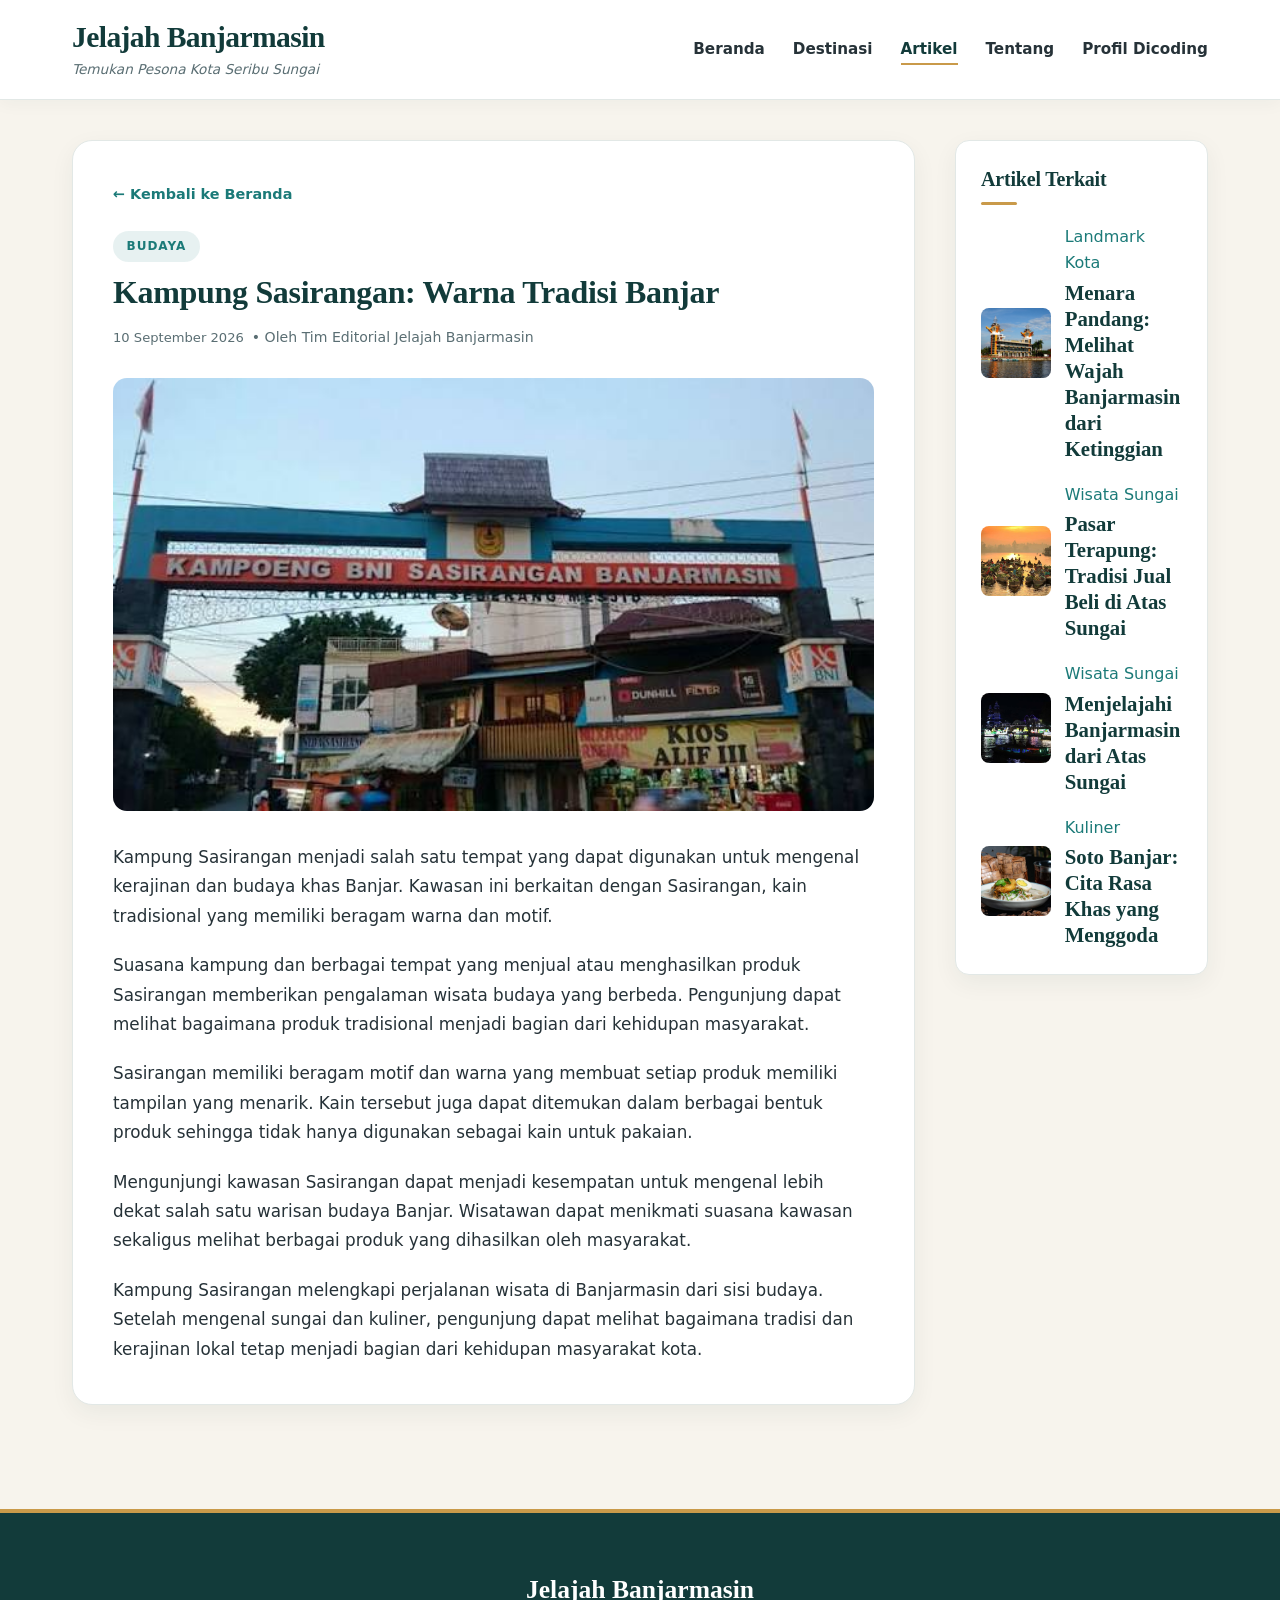
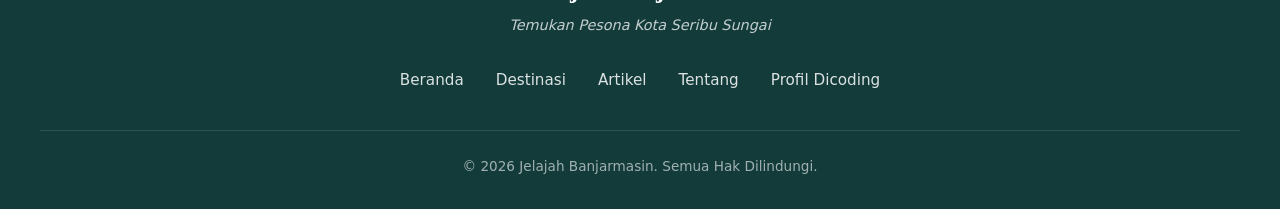
==== artikel/kampung-sasirangan.html @ 9c2d2f0c "Initial commit - Jelajah Banjarmasin" ====
<!DOCTYPE html>
<html lang="id">

<head>
    <meta charset="UTF-8">
    <meta name="viewport" content="width=device-width, initial-scale=1.0">
    <meta name="description" content="Kampung Sasirangan: Warna Tradisi Banjar - Artikel Jelajah Banjarmasin.">
    <title>Kampung Sasirangan: Warna Tradisi Banjar - Jelajah Banjarmasin</title>
    <link rel="stylesheet" href="../style.css">
</head>

<body class="article-page">

    <!-- HEADER & NAVIGATION -->
    <header class="site-header">
        <div class="header-container">
            <div class="brand">
                <a href="../index.html" class="brand-link">
                    <h1 class="site-title">Jelajah Banjarmasin</h1>
                </a>
                <p class="site-tagline">Temukan Pesona Kota Seribu Sungai</p>
            </div>
            <nav class="main-nav" aria-label="Navigasi Utama">
                <ul class="nav-list">
                    <li><a href="../index.html" class="nav-link">Beranda</a></li>
                    <li><a href="../index.html#destinasi" class="nav-link">Destinasi</a></li>
                    <li><a href="../index.html#artikel" class="nav-link active">Artikel</a></li>
                    <li><a href="../index.html#tentang" class="nav-link">Tentang</a></li>
                    <li><a href="https://www.dicoding.com/users/muhammadzakaria/academies" target="_blank"
                            rel="noopener noreferrer" class="nav-link dicoding-link">Profil Dicoding</a></li>
                </ul>
            </nav>
        </div>
    </header>

    <!-- MAIN CONTENT -->
    <main>
        <div class="content-wrapper article-layout">

            <!-- MAIN ARTICLE -->
            <article class="article-main">
                <a href="../index.html#artikel" class="back-link">&larr; Kembali ke Beranda</a>

                <header class="article-header">
                    <span class="category-badge text-badge">Budaya</span>
                    <h2 class="article-page-title">Kampung Sasirangan: Warna Tradisi Banjar</h2>
                    <div class="article-meta-info">
                        <time datetime="2026-09-10" class="meta-date">10 September 2026</time>
                        <span class="meta-author">• Oleh Tim Editorial Jelajah Banjarmasin</span>
                    </div>
                </header>

                <div class="article-hero-box">
                    <img src="../image/kampung_sasirangan.jpeg"
                        alt="Motif batik khas dan keunikan produk Kampung Sasirangan Banjarmasin"
                        class="article-hero-img">
                </div>

                <div class="article-body">
                    <p>Kampung Sasirangan menjadi salah satu tempat yang dapat digunakan untuk mengenal kerajinan dan
                        budaya khas Banjar. Kawasan ini berkaitan dengan Sasirangan, kain tradisional yang memiliki
                        beragam warna dan motif.</p>

                    <p>Suasana kampung dan berbagai tempat yang menjual atau menghasilkan produk Sasirangan memberikan
                        pengalaman wisata budaya yang berbeda. Pengunjung dapat melihat bagaimana produk tradisional
                        menjadi bagian dari kehidupan masyarakat.</p>

                    <p>Sasirangan memiliki beragam motif dan warna yang membuat setiap produk memiliki tampilan yang
                        menarik. Kain tersebut juga dapat ditemukan dalam berbagai bentuk produk sehingga tidak hanya
                        digunakan sebagai kain untuk pakaian.</p>

                    <p>Mengunjungi kawasan Sasirangan dapat menjadi kesempatan untuk mengenal lebih dekat salah satu
                        warisan budaya Banjar. Wisatawan dapat menikmati suasana kawasan sekaligus melihat berbagai
                        produk yang dihasilkan oleh masyarakat.</p>

                    <p>Kampung Sasirangan melengkapi perjalanan wisata di Banjarmasin dari sisi budaya. Setelah mengenal
                        sungai dan kuliner, pengunjung dapat melihat bagaimana tradisi dan kerajinan lokal tetap menjadi
                        bagian dari kehidupan masyarakat kota.</p>
                </div>
            </article>

            <!-- SIDEBAR RELATED ARTICLES -->
            <aside class="sidebar">
                <div class="sidebar-widget">
                    <h2 class="widget-title">Artikel Terkait</h2>
                    <div class="widget-divider"></div>
                    <ul class="related-articles-list">
                        <li>
                            <a href="menara-pandang.html" class="related-article-item">
                                <img src="../image/menara-pandang.jpeg" alt="Menara Pandang" class="related-thumb">
                                <div class="related-info">
                                    <span class="related-cat">Landmark Kota</span>
                                    <h3 class="related-title">Menara Pandang: Melihat Wajah Banjarmasin dari Ketinggian
                                    </h3>
                                </div>
                            </a>
                        </li>
                        <li>
                            <a href="pasar-terapung.html" class="related-article-item">
                                <img src="../image/pasar-terapung.jpg" alt="Pasar Terapung" class="related-thumb">
                                <div class="related-info">
                                    <span class="related-cat">Wisata Sungai</span>
                                    <h3 class="related-title">Pasar Terapung: Tradisi Jual Beli di Atas Sungai</h3>
                                </div>
                            </a>
                        </li>
                        <li>
                            <a href="susur-sungai.html" class="related-article-item">
                                <img src="../image/susur-sungai.jpeg" alt="Susur Sungai" class="related-thumb">
                                <div class="related-info">
                                    <span class="related-cat">Wisata Sungai</span>
                                    <h3 class="related-title">Menjelajahi Banjarmasin dari Atas Sungai</h3>
                                </div>
                            </a>
                        </li>
                        <li>
                            <a href="soto-banjar.html" class="related-article-item">
                                <img src="../image/kuliner-soto-banjar.jpg" alt="Soto Banjar" class="related-thumb">
                                <div class="related-info">
                                    <span class="related-cat">Kuliner</span>
                                    <h3 class="related-title">Soto Banjar: Cita Rasa Khas yang Menggoda</h3>
                                </div>
                            </a>
                        </li>
                    </ul>
                </div>
            </aside>

        </div>
    </main>

    <!-- FOOTER -->
    <footer class="site-footer">
        <div class="footer-container">
            <div class="footer-brand">
                <span class="footer-title">Jelajah Banjarmasin</span>
                <p class="footer-tagline">Temukan Pesona Kota Seribu Sungai</p>
            </div>

            <nav class="footer-nav" aria-label="Navigasi Footer">
                <ul class="footer-links">
                    <li><a href="../index.html">Beranda</a></li>
                    <li><a href="../index.html#destinasi">Destinasi</a></li>
                    <li><a href="../index.html#artikel">Artikel</a></li>
                    <li><a href="../index.html#tentang">Tentang</a></li>
                    <li><a href="https://www.dicoding.com/users/muhammadzakaria/academies" target="_blank"
                            rel="noopener noreferrer">Profil Dicoding</a></li>
                </ul>
            </nav>

            <div class="footer-bottom">
                <p>&copy; 2026 Jelajah Banjarmasin. Semua Hak Dilindungi.</p>
            </div>
        </div>
    </footer>

</body>

</html>
---- style.css ----
/* ==========================================================================
   JELAJAH BANJARMASIN - STYLE SHEET
   Modern Travel Editorial Design System (HTML5 + Pure CSS3)
   ========================================================================== */

/* --------------------------------------------------------------------------
   1. CSS VARIABLES & COLOR PALETTE
   -------------------------------------------------------------------------- */
:root {
    --deep-green: #123B3A;
    --teal: #1B7A78;
    --warm-gold: #C99A4A;
    --cream-bg: #F7F4ED;
    --white: #FFFFFF;
    --charcoal: #263238;
    --muted: #5A6E73;
    --border: #E2E8E6;

    /* Subtle Shadows & Radii */
    --radius-sm: 8px;
    --radius-md: 14px;
    --radius-lg: 20px;
    --shadow-subtle: 0 4px 16px rgba(18, 59, 58, 0.04);
    --shadow-card: 0 8px 24px rgba(18, 59, 58, 0.06);
    --shadow-hover: 0 16px 36px rgba(18, 59, 58, 0.12);

    /* Typography */
    --font-heading: Georgia, 'Times New Roman', serif;
    --font-body: system-ui, -apple-system, BlinkMacSystemFont, 'Segoe UI', Roboto, Oxygen, Ubuntu, Cantarell, 'Open Sans', 'Helvetica Neue', sans-serif;
    --transition: all 0.3s cubic-bezier(0.25, 0.8, 0.25, 1);
}

/* --------------------------------------------------------------------------
   2. GLOBAL RESETS & BASICS
   -------------------------------------------------------------------------- */
* {
    margin: 0;
    padding: 0;
    box-sizing: border-box;
}

html {
    scroll-behavior: smooth;
    font-size: 16px;
    overflow-x: hidden;
}

body {
    background-color: var(--cream-bg);
    color: var(--charcoal);
    font-family: var(--font-body);
    line-height: 1.65;
    -webkit-font-smoothing: antialiased;
    overflow-x: hidden;
}

a {
    color: var(--teal);
    text-decoration: none;
    transition: var(--transition);
}

a:hover {
    color: var(--warm-gold);
}

img {
    max-width: 100%;
    height: auto;
    display: block;
    object-fit: cover;
}

ul {
    list-style: none;
}

/* --------------------------------------------------------------------------
   3. TYPOGRAPHY & HEADINGS
   -------------------------------------------------------------------------- */
h1,
h2,
h3 {
    font-family: var(--font-heading);
    color: var(--deep-green);
    line-height: 1.25;
    font-weight: 700;
}

h1 {
    font-size: 1.85rem;
    letter-spacing: -0.02em;
}

h2 {
    font-size: 1.75rem;
    letter-spacing: -0.01em;
}

h3 {
    font-size: 1.3rem;
}

.section-header {
    text-align: center;
    margin-bottom: 2.5rem;
}

.section-subtitle {
    display: block;
    font-size: 0.85rem;
    text-transform: uppercase;
    letter-spacing: 0.15em;
    color: var(--warm-gold);
    font-weight: 700;
    margin-bottom: 0.4rem;
}

.section-title {
    position: relative;
    display: inline-block;
}

.title-divider {
    width: 50px;
    height: 3px;
    background: var(--warm-gold);
    margin: 0.8rem auto 0;
    border-radius: 2px;
}

/* Category Badges */
.category-badge {
    display: inline-block;
    font-size: 0.75rem;
    font-weight: 700;
    text-transform: uppercase;
    letter-spacing: 0.08em;
    padding: 0.35rem 0.85rem;
    border-radius: 20px;
    background-color: var(--deep-green);
    color: var(--white);
}

.category-badge.text-badge {
    background-color: rgba(27, 122, 120, 0.1);
    color: var(--teal);
}

/* Buttons */
.btn {
    display: inline-block;
    padding: 0.8rem 1.6rem;
    border-radius: 30px;
    font-size: 0.95rem;
    font-weight: 600;
    cursor: pointer;
    text-align: center;
    transition: var(--transition);
}

.btn-primary {
    background-color: var(--warm-gold);
    color: var(--white);
    box-shadow: 0 4px 14px rgba(201, 154, 74, 0.35);
}

.btn-primary:hover {
    background-color: var(--teal);
    color: var(--white);
    transform: translateY(-2px);
    box-shadow: 0 6px 18px rgba(27, 122, 120, 0.35);
}

.btn-outline {
    border: 2px solid var(--teal);
    color: var(--teal);
    background: transparent;
    padding: 0.65rem 1.2rem;
    font-size: 0.9rem;
}

.btn-outline:hover {
    background-color: var(--teal);
    color: var(--white);
}

/* --------------------------------------------------------------------------
   4. HEADER & NAVIGATION (FLEXBOX)
   -------------------------------------------------------------------------- */
.site-header {
    background-color: var(--white);
    border-bottom: 1px solid var(--border);
    position: sticky;
    top: 0;
    z-index: 1000;
    box-shadow: var(--shadow-subtle);
}

.header-container {
    max-width: 1200px;
    margin: 0 auto;
    padding: 1.2rem 2rem;
    display: flex;
    justify-content: space-between;
    align-items: center;
    flex-wrap: wrap;
    gap: 1rem;
}

.brand {
    display: flex;
    flex-direction: column;
}

.brand-link {
    text-decoration: none;
}

.site-title {
    color: var(--deep-green);
    margin: 0;
    transition: var(--transition);
}

.site-title:hover {
    color: var(--teal);
}

.site-tagline {
    font-size: 0.85rem;
    color: var(--muted);
    font-style: italic;
    margin-top: 0.1rem;
}

.main-nav {
    display: flex;
    align-items: center;
}

.nav-list {
    display: flex;
    gap: 1.75rem;
    align-items: center;
}

.nav-link {
    font-size: 0.95rem;
    font-weight: 600;
    color: var(--charcoal);
    padding: 0.4rem 0;
    position: relative;
}

.nav-link:after {
    content: '';
    position: absolute;
    bottom: 0;
    left: 0;
    width: 0;
    height: 2px;
    background-color: var(--warm-gold);
    transition: var(--transition);
}

.nav-link:hover:after,
.nav-link.active:after {
    width: 100%;
}

.nav-link.active {
    color: var(--deep-green);
    font-weight: 700;
}

/* --------------------------------------------------------------------------
   5. MAIN CONTENT LAYOUT
   -------------------------------------------------------------------------- */
main {
    max-width: 1200px;
    margin: 0 auto;
    padding: 2.5rem 2rem;
}

/* --------------------------------------------------------------------------
   6. HERO SECTION
   -------------------------------------------------------------------------- */
.hero-section {
    margin-bottom: 4rem;
}

.hero-card {
    position: relative;
    border-radius: var(--radius-lg);
    overflow: hidden;
    min-height: 480px;
    display: flex;
    align-items: flex-end;
    box-shadow: var(--shadow-card);
}

.hero-image-wrapper {
    position: absolute;
    top: 0;
    left: 0;
    width: 100%;
    height: 100%;
    z-index: 1;
}

.hero-img {
    width: 100%;
    height: 100%;
    object-fit: cover;
}

.hero-overlay {
    position: absolute;
    top: 0;
    left: 0;
    width: 100%;
    height: 100%;
    background: linear-gradient(180deg, rgba(18, 59, 58, 0.15) 0%, rgba(18, 59, 58, 0.85) 100%);
}

.hero-content {
    position: relative;
    z-index: 2;
    padding: 3.5rem;
    max-width: 780px;
    color: var(--white);
}

.hero-badge {
    background-color: var(--warm-gold);
    color: var(--white);
    margin-bottom: 1rem;
}

.hero-title {
    color: var(--white);
    font-size: 2.4rem;
    margin-bottom: 1rem;
    text-shadow: 0 2px 4px rgba(0, 0, 0, 0.3);
}

.hero-description {
    font-size: 1.1rem;
    line-height: 1.6;
    color: rgba(255, 255, 255, 0.92);
    margin-bottom: 1.75rem;
    max-width: 680px;
}

/* --------------------------------------------------------------------------
   7. DESTINASI UNGGULAN SECTION (FLEXBOX GRID)
   -------------------------------------------------------------------------- */
.destinations-section {
    margin-bottom: 4.5rem;
}

.destinations-grid {
    display: flex;
    flex-wrap: wrap;
    gap: 1.75rem;
}

.destination-card {
    flex: 1 1 calc(25% - 1.35rem);
    background-color: var(--white);
    border-radius: var(--radius-md);
    overflow: hidden;
    box-shadow: var(--shadow-card);
    border: 1px solid var(--border);
    display: flex;
    flex-direction: column;
    transition: var(--transition);
}

.destination-card:hover {
    transform: translateY(-6px);
    box-shadow: var(--shadow-hover);
}

.card-image-box {
    position: relative;
    height: 200px;
    overflow: hidden;
}

.card-img {
    width: 100%;
    height: 100%;
    object-fit: cover;
    transition: transform 0.5s ease;
}

.destination-card:hover .card-img {
    transform: scale(1.06);
}

.card-badge {
    position: absolute;
    top: 1rem;
    left: 1rem;
    z-index: 2;
    box-shadow: 0 2px 8px rgba(0, 0, 0, 0.2);
}

.card-body {
    padding: 1.4rem;
    display: flex;
    flex-direction: column;
    flex-grow: 1;
}

.card-title {
    font-size: 1.2rem;
    margin-bottom: 0.6rem;
    color: var(--deep-green);
}

.card-excerpt {
    font-size: 0.92rem;
    color: var(--muted);
    margin-bottom: 1.2rem;
    flex-grow: 1;
    line-height: 1.55;
}

.card-link {
    font-size: 0.9rem;
    font-weight: 700;
    color: var(--teal);
    margin-top: auto;
}

.card-link:hover {
    color: var(--warm-gold);
    padding-left: 4px;
}

/* --------------------------------------------------------------------------
   8. CONTENT WRAPPER: ARTICLES & SIDEBAR (FLEXBOX LAYOUT)
   -------------------------------------------------------------------------- */
.content-wrapper {
    display: flex;
    gap: 2.5rem;
    align-items: flex-start;
    margin-bottom: 4rem;
}

.articles-section {
    flex: 3;
    min-width: 0;
}

.articles-section .section-header {
    text-align: left;
}

.articles-section .title-divider {
    margin: 0.8rem 0 0 0;
}

.articles-list {
    display: flex;
    flex-direction: column;
    gap: 2rem;
}

.article-card {
    background-color: var(--white);
    border-radius: var(--radius-md);
    overflow: hidden;
    box-shadow: var(--shadow-card);
    border: 1px solid var(--border);
    display: flex;
    align-items: center;
    transition: var(--transition);
}

.article-card:hover {
    transform: translateY(-4px);
    box-shadow: var(--shadow-hover);
}

.article-image-box {
    flex: 0 0 38%;
    padding: 1.25rem;
    display: flex;
    align-items: center;
    justify-content: center;
}

.article-img {
    width: 100%;
    aspect-ratio: 16 / 10;
    object-fit: cover;
    object-position: center;
    border: 1px solid var(--border);
    border-radius: 8px;
    display: block;
    transition: transform 0.4s ease;
}

.article-card:hover .article-img {
    transform: scale(1.03);
}

.article-content {
    padding: 1.5rem 1.5rem 1.5rem 0.25rem;
    flex: 1;
    display: flex;
    flex-direction: column;
}

.article-meta {
    display: flex;
    align-items: center;
    gap: 1rem;
    margin-bottom: 0.75rem;
}

.meta-date {
    font-size: 0.82rem;
    color: var(--muted);
}

.article-title {
    font-size: 1.35rem;
    margin-bottom: 0.8rem;
    color: var(--deep-green);
}

.article-summary {
    font-size: 0.95rem;
    color: var(--charcoal);
    margin-bottom: 1.4rem;
    line-height: 1.6;
    flex-grow: 1;
}

.btn-read-more {
    font-size: 0.92rem;
    font-weight: 700;
    color: var(--teal);
    align-self: flex-start;
}

.btn-read-more:hover {
    color: var(--warm-gold);
    transform: translateX(4px);
}

/* Details & Summary Expandable Content */
details.article-details,
details.aside-details {
    margin-top: 0.5rem;
    width: 100%;
}

details>summary {
    list-style: none;
    cursor: pointer;
    user-select: none;
    display: inline-block;
    transition: var(--transition);
}

details>summary::-webkit-details-marker,
details>summary::marker {
    display: none;
}

details .read-less-text {
    display: none;
}

details[open] .read-more-text {
    display: none;
}

details[open] .read-less-text {
    display: inline;
}

details[open]>summary {
    margin-bottom: 0.5rem;
    color: var(--warm-gold);
}

.article-full-content {
    margin-top: 0.8rem;
    padding-top: 1rem;
    border-top: 1px dashed var(--border);
    display: flex;
    flex-direction: column;
    gap: 0.85rem;
    animation: fadeInContent 0.35s ease-in-out;
}

.article-full-content p {
    font-size: 0.95rem;
    color: var(--charcoal);
    line-height: 1.65;
}

.aside-full-content {
    margin-top: 0.8rem;
    padding-top: 0.85rem;
    border-top: 1px dashed var(--border);
    display: flex;
    flex-direction: column;
    gap: 0.75rem;
    animation: fadeInContent 0.35s ease-in-out;
}

.aside-full-content p {
    font-size: 0.88rem;
    color: var(--muted);
    line-height: 1.55;
}

@keyframes fadeInContent {
    from {
        opacity: 0;
        transform: translateY(-4px);
    }

    to {
        opacity: 1;
        transform: translateY(0);
    }
}

/* --------------------------------------------------------------------------
   9. SIDEBAR / ASIDE (FLEXBOX CONTAINER)
   -------------------------------------------------------------------------- */
.sidebar {
    flex: 1;
    min-width: 0;
    display: flex;
    flex-direction: column;
    gap: 2rem;
}

.sidebar-widget {
    background-color: var(--white);
    border-radius: var(--radius-md);
    padding: 1.6rem;
    box-shadow: var(--shadow-card);
    border: 1px solid var(--border);
}

.widget-title {
    font-size: 1.25rem;
    color: var(--deep-green);
}

.widget-divider {
    width: 36px;
    height: 3px;
    background: var(--warm-gold);
    margin: 0.6rem 0 1.2rem 0;
    border-radius: 2px;
}

.aside-card {
    display: flex;
    flex-direction: column;
}

.aside-image-box {
    position: relative;
    height: 180px;
    border-radius: var(--radius-sm);
    overflow: hidden;
    margin-bottom: 1.1rem;
}

.aside-img {
    width: 100%;
    height: 100%;
    object-fit: cover;
    transition: transform 0.4s ease;
}

.aside-card:hover .aside-img {
    transform: scale(1.05);
}

.aside-badge {
    position: absolute;
    top: 0.8rem;
    left: 0.8rem;
}

.aside-card-title {
    font-size: 1.2rem;
    margin-bottom: 0.6rem;
    color: var(--deep-green);
}

.aside-description {
    font-size: 0.9rem;
    color: var(--muted);
    line-height: 1.55;
    margin-bottom: 1.2rem;
}

.tips-list {
    display: flex;
    flex-direction: column;
    gap: 0.85rem;
}

.tips-list li {
    font-size: 0.88rem;
    color: var(--charcoal);
    padding-left: 1.2rem;
    position: relative;
    line-height: 1.5;
}

.tips-list li:before {
    content: '•';
    color: var(--warm-gold);
    font-size: 1.4rem;
    position: absolute;
    left: 0;
    top: -0.2rem;
}

/* --------------------------------------------------------------------------
   10. ABOUT SECTION
   -------------------------------------------------------------------------- */
.about-section {
    background-color: var(--white);
    border-radius: var(--radius-lg);
    padding: 3rem 2.5rem;
    box-shadow: var(--shadow-card);
    border: 1px solid var(--border);
    margin-bottom: 3rem;
}

.about-container {
    max-width: 800px;
    margin: 0 auto;
    text-align: center;
}

.about-description {
    font-size: 1.05rem;
    line-height: 1.7;
    color: var(--charcoal);
}

/* --------------------------------------------------------------------------
   11. FOOTER (FLEXBOX)
   -------------------------------------------------------------------------- */
.site-footer {
    background-color: var(--deep-green);
    color: var(--white);
    padding: 3.5rem 2rem 2rem;
    border-top: 4px solid var(--warm-gold);
}

.footer-container {
    max-width: 1200px;
    margin: 0 auto;
    display: flex;
    flex-direction: column;
    align-items: center;
    text-align: center;
    gap: 1.8rem;
}

.footer-title {
    font-family: var(--font-heading);
    font-size: 1.6rem;
    font-weight: 700;
    color: var(--white);
}

.footer-tagline {
    font-size: 0.9rem;
    color: rgba(255, 255, 255, 0.75);
    font-style: italic;
    margin-top: 0.2rem;
}

.footer-links {
    display: flex;
    gap: 2rem;
    flex-wrap: wrap;
    justify-content: center;
}

.footer-links a {
    color: rgba(255, 255, 255, 0.85);
    font-size: 0.95rem;
}

.footer-links a:hover {
    color: var(--warm-gold);
}

.footer-bottom {
    border-top: 1px solid rgba(255, 255, 255, 0.12);
    width: 100%;
    padding-top: 1.5rem;
    margin-top: 0.5rem;
    font-size: 0.85rem;
    color: rgba(255, 255, 255, 0.6);
}

/* --------------------------------------------------------------------------
   DEDICATED ARTICLE PAGE STYLES (.article-page)
   -------------------------------------------------------------------------- */
.article-page {
    background-color: var(--cream-bg);
}

.article-main {
    flex: 3;
    min-width: 0;
    background-color: var(--white);
    border-radius: var(--radius-lg);
    padding: 2.5rem;
    box-shadow: var(--shadow-card);
    border: 1px solid var(--border);
}

.back-link {
    display: inline-block;
    font-size: 0.9rem;
    font-weight: 700;
    color: var(--teal);
    margin-bottom: 1.5rem;
}

.back-link:hover {
    color: var(--warm-gold);
    transform: translateX(-4px);
}

.article-header {
    margin-bottom: 1.8rem;
}

.article-page-title {
    font-size: 2rem;
    color: var(--deep-green);
    margin: 0.6rem 0 0.8rem 0;
    line-height: 1.3;
}

.article-meta-info {
    display: flex;
    align-items: center;
    gap: 0.5rem;
    font-size: 0.88rem;
    color: var(--muted);
}

.article-hero-box {
    width: 100%;
    margin-bottom: 2rem;
    border-radius: var(--radius-md);
    overflow: hidden;
    max-height: 440px;
}

.article-hero-img {
    width: 100%;
    height: 100%;
    max-height: 440px;
    object-fit: cover;
    object-position: center;
    display: block;
}

.article-body {
    display: flex;
    flex-direction: column;
    gap: 1.25rem;
    color: var(--charcoal);
    font-size: 1.05rem;
    line-height: 1.75;
}

.article-body p {
    margin-bottom: 0;
}

/* Related Articles Sidebar Widget */
.related-articles-list {
    display: flex;
    flex-direction: column;
    gap: 1.25rem;
}

.related-article-item {
    display: flex;
    gap: 0.85rem;
    align-items: center;
    text-decoration: none;
    transition: var(--transition);
}

.related-article-item:hover {
    transform: translateX(4px);
}

.related-thumb {
    width: 70px;
    height: 70px;
    border-radius: var(--radius-sm);
    object-fit: cover;
    flex-shrink: 0;
}

.related-info {
    display: flex;
    flex-direction: column;
    gap: 0.2rem;
}

/* --------------------------------------------------------------------------
   12. MEDIA QUERIES (RESPONSIVE DESIGN - FLEXBOX & MOBILE OPTIMIZATION)
   -------------------------------------------------------------------------- */

/* Tablets & Small Laptops (max-width: 1024px) */
@media screen and (max-width: 1024px) {
    .header-container {
        flex-direction: column;
        align-items: center;
        text-align: center;
        gap: 1rem;
        padding: 1rem 1.5rem;
    }
    
    .destinations-grid {
        gap: 1.5rem;
    }
    
    .destination-card {
        flex: 1 1 calc(50% - 0.75rem);
    }
    
    .content-wrapper {
        flex-direction: column;
        gap: 2.5rem;
        width: 100%;
    }
    
    .articles-section,
    .sidebar,
    .article-main {
        width: 100%;
        flex: none;
    }
    
    .article-card {
        flex-direction: column;
        width: 100%;
        align-items: stretch;
    }
    
    .article-image-box {
        width: 100%;
        flex: none;
        padding: 1.25rem 1.25rem 0;
    }

    .article-img {
        width: 100%;
        aspect-ratio: 16 / 9;
        object-fit: cover;
        display: block;
        border: 1px solid var(--border);
        border-radius: 8px;
    }

    .article-content {
        padding: 1.25rem 1.4rem 1.4rem;
    }

    .article-hero-box {
        max-height: 360px;
    }
}

/* Medium Tablets & Mobile Landscape (max-width: 768px) */
@media screen and (max-width: 768px) {
    main {
        padding: 2rem 1.25rem;
    }

    .header-container {
        padding: 1rem 1.25rem;
        gap: 0.85rem;
    }

    .site-title {
        font-size: 1.65rem;
    }

    .site-tagline {
        font-size: 0.82rem;
    }

    .nav-list {
        flex-wrap: wrap;
        justify-content: center;
        gap: 0.6rem 1.2rem;
    }

    .nav-link {
        font-size: 0.9rem;
        padding: 0.35rem 0.4rem;
    }

    .hero-card {
        min-height: 400px;
    }

    .hero-content {
        padding: 2rem 1.5rem;
    }

    .hero-title {
        font-size: 1.8rem;
    }

    .hero-description {
        font-size: 0.98rem;
    }

    .destinations-grid {
        flex-direction: column;
        gap: 1.5rem;
    }

    .destination-card {
        flex: 1 1 100%;
        width: 100%;
    }

    .card-image-box {
        height: 190px;
    }

    .article-main {
        padding: 1.75rem 1.25rem;
    }

    .article-page-title {
        font-size: 1.65rem;
    }

    .article-hero-box {
        max-height: 300px;
        height: 240px;
    }

    .article-body {
        font-size: 1rem;
        line-height: 1.7;
    }

    .sidebar {
        gap: 1.75rem;
    }

    .sidebar-widget {
        padding: 1.4rem;
    }

    .about-section {
        padding: 2.25rem 1.5rem;
    }

    .footer-links {
        gap: 1rem 1.5rem;
    }
}

/* Mobile Devices (375px, 390px, 430px & max-width: 480px) */
@media screen and (max-width: 480px) {
    main {
        padding: 1.25rem 0.85rem;
    }
    
    .header-container {
        padding: 0.85rem 0.75rem;
        gap: 0.75rem;
    }

    .site-title {
        font-size: 1.45rem;
    }

    .site-tagline {
        font-size: 0.78rem;
    }
    
    .main-nav {
        width: 100%;
    }

    .nav-list {
        flex-wrap: wrap;
        justify-content: center;
        gap: 0.4rem 0.75rem;
        width: 100%;
    }

    .nav-link {
        font-size: 0.85rem;
        padding: 0.3rem 0.25rem;
    }
    
    .hero-section {
        margin-bottom: 2.5rem;
    }

    .hero-card {
        min-height: 350px;
        border-radius: var(--radius-md);
    }
    
    .hero-content {
        padding: 1.5rem 1rem;
    }
    
    .hero-badge {
        font-size: 0.7rem;
        padding: 0.3rem 0.7rem;
        margin-bottom: 0.75rem;
    }

    .hero-title {
        font-size: 1.45rem;
        line-height: 1.3;
        margin-bottom: 0.75rem;
    }

    .hero-description {
        font-size: 0.88rem;
        line-height: 1.5;
        margin-bottom: 1.2rem;
    }

    .btn-primary {
        width: 100%;
        display: block;
        padding: 0.75rem 1.2rem;
        font-size: 0.88rem;
        text-align: center;
    }

    .btn-outline {
        width: 100%;
        display: block;
        text-align: center;
        padding: 0.7rem 1rem;
    }
    
    .destinations-section {
        margin-bottom: 3rem;
    }

    .card-image-box {
        height: 180px;
    }

    .card-body {
        padding: 1.1rem;
    }

    .card-title {
        font-size: 1.1rem;
    }

    .card-excerpt {
        font-size: 0.88rem;
        margin-bottom: 1rem;
    }

    .article-image-box {
        width: 100%;
        padding: 0.9rem 0.9rem 0;
    }

    .article-img {
        width: 100%;
        aspect-ratio: 16 / 9;
        object-fit: cover;
        display: block;
        border: 1px solid var(--border);
        border-radius: 8px;
    }

    .article-content {
        padding: 1rem 1rem 1.1rem;
    }

    .article-meta {
        gap: 0.5rem;
        font-size: 0.8rem;
    }

    .article-title {
        font-size: 1.15rem;
        line-height: 1.35;
    }

    .article-summary {
        font-size: 0.88rem;
        line-height: 1.55;
        margin-bottom: 1rem;
    }

    .article-main {
        padding: 1.25rem 0.9rem;
        border-radius: var(--radius-md);
    }

    .back-link {
        margin-bottom: 1rem;
        font-size: 0.85rem;
    }

    .article-header {
        margin-bottom: 1.25rem;
    }

    .article-page-title {
        font-size: 1.35rem;
        line-height: 1.3;
        margin: 0.4rem 0 0.6rem 0;
    }

    .article-meta-info {
        flex-wrap: wrap;
        gap: 0.35rem;
        font-size: 0.8rem;
    }

    .article-hero-box {
        height: 190px;
        max-height: 190px;
        margin-bottom: 1.25rem;
        border-radius: var(--radius-sm);
    }

    .article-body {
        font-size: 0.95rem;
        line-height: 1.65;
        gap: 1rem;
    }

    .aside-image-box {
        height: 170px;
    }

    .aside-card-title {
        font-size: 1.1rem;
    }

    .aside-description {
        font-size: 0.85rem;
    }

    .sidebar-widget {
        padding: 1.1rem;
        border-radius: var(--radius-md);
    }

    .widget-title {
        font-size: 1.1rem;
    }

    .related-article-item {
        gap: 0.65rem;
    }

    .related-thumb {
        width: 60px;
        height: 60px;
    }

    .related-title {
        font-size: 0.88rem;
        line-height: 1.3;
    }

    .about-section {
        padding: 1.75rem 1.1rem;
        margin-bottom: 2rem;
        border-radius: var(--radius-md);
    }

    .about-description {
        font-size: 0.9rem;
        line-height: 1.6;
    }

    .site-footer {
        padding: 2.25rem 1rem 1.25rem;
    }

    .footer-container {
        gap: 1.4rem;
    }

    .footer-title {
        font-size: 1.35rem;
    }

    .footer-tagline {
        font-size: 0.8rem;
    }

    .footer-links {
        flex-direction: column;
        gap: 0.75rem;
        align-items: center;
    }

    .footer-links a {
        font-size: 0.88rem;
        padding: 0.3rem 0;
    }

    .footer-bottom {
        font-size: 0.78rem;
        padding-top: 1rem;
    }
}
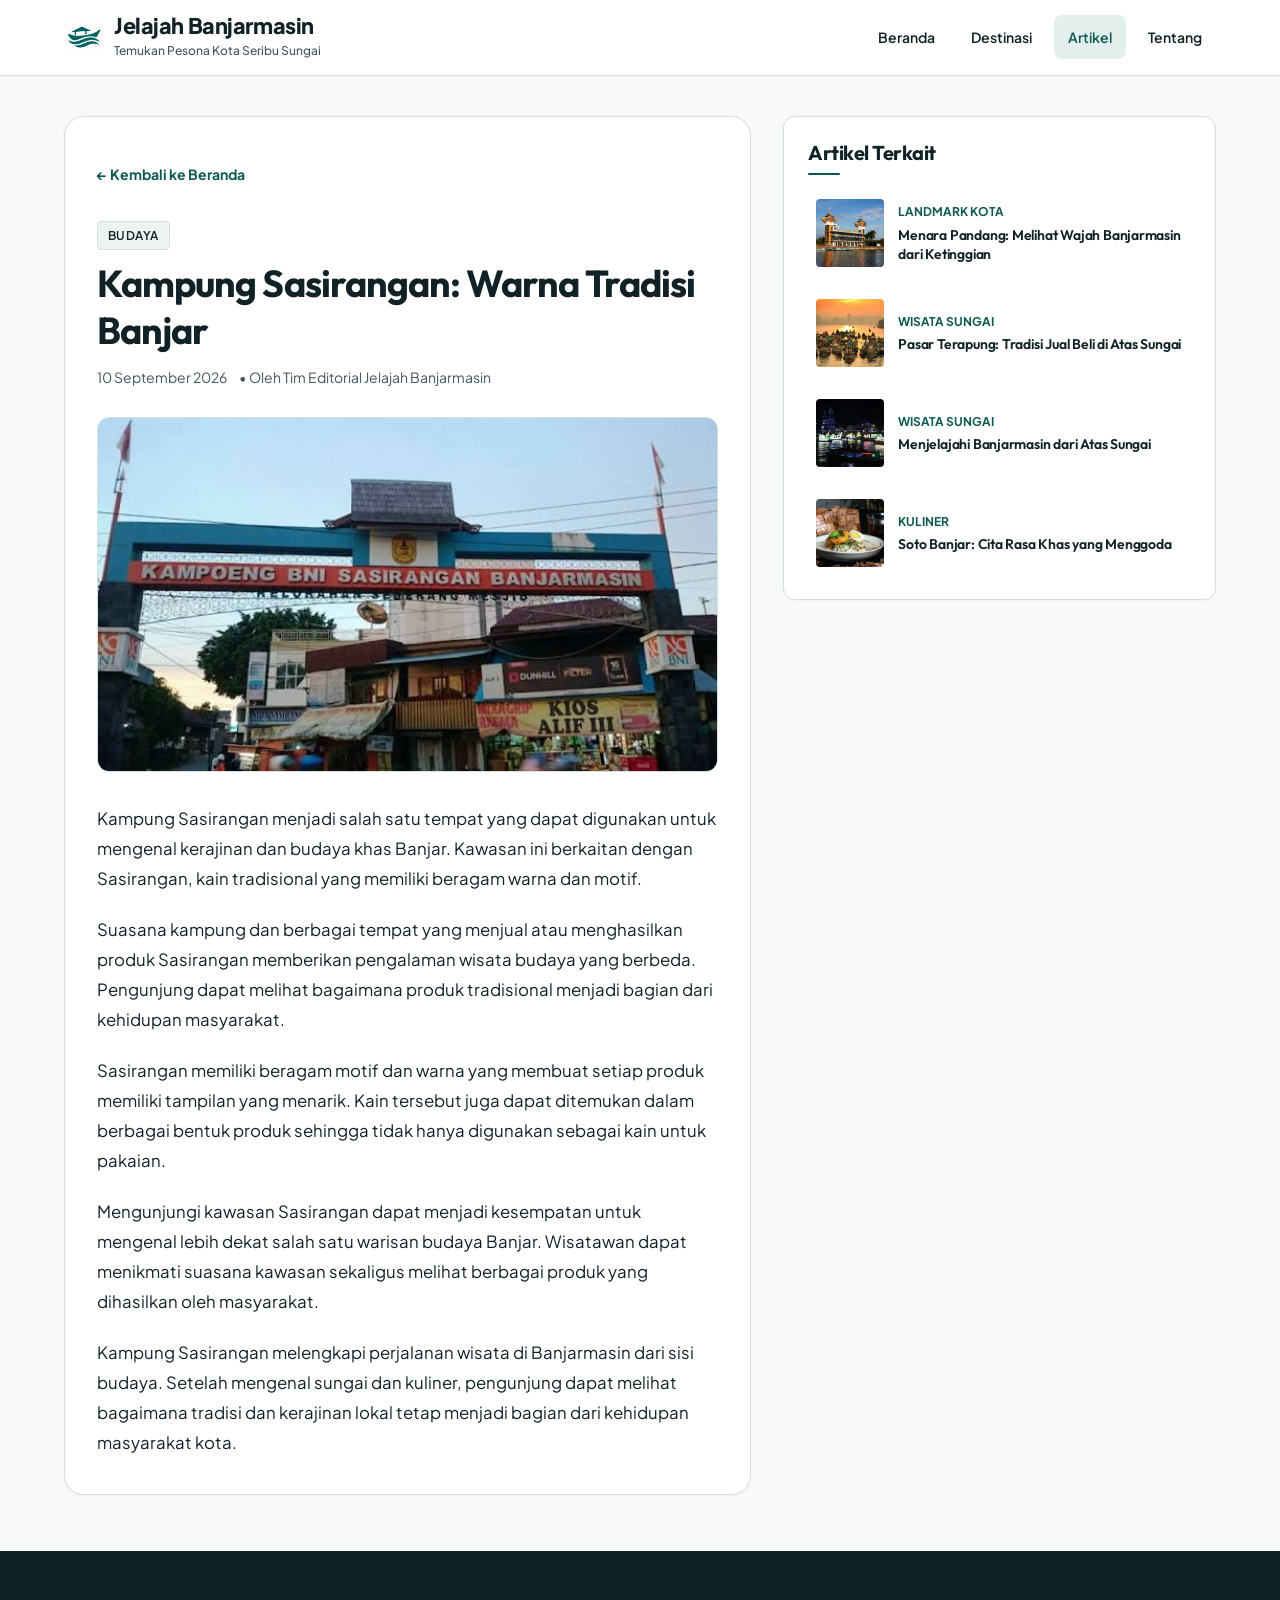
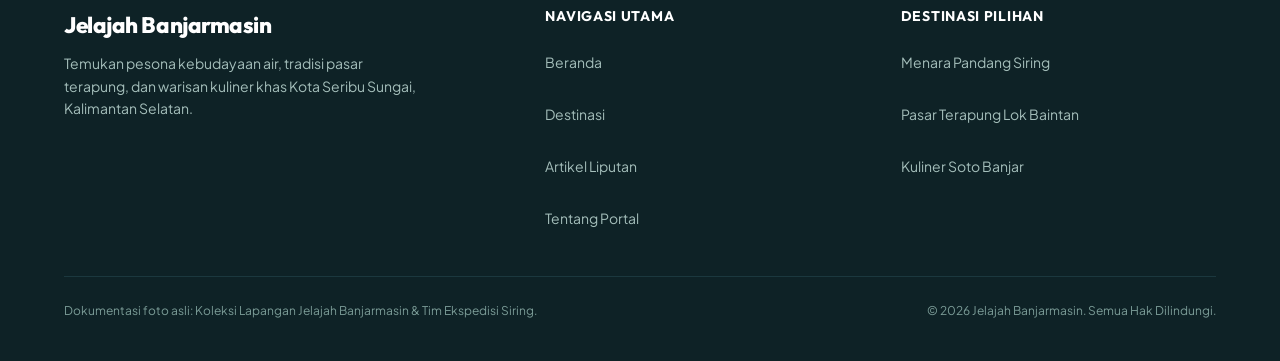
==== commit ee9a76e0: "Perbaiki layout artikel, hapus Profil Dicoding, tambah logo" ====
--- a/artikel/kampung-sasirangan.html
+++ b/artikel/kampung-sasirangan.html
@@ -3,22 +3,35 @@
 
 <head>
     <meta charset="UTF-8">
-    <meta name="viewport" content="width=device-width, initial-scale=1.0">
+    <meta name="viewport" content="width=device-width, initial-scale=1.0, viewport-fit=cover">
     <meta name="description" content="Kampung Sasirangan: Warna Tradisi Banjar - Artikel Jelajah Banjarmasin.">
     <title>Kampung Sasirangan: Warna Tradisi Banjar - Jelajah Banjarmasin</title>
+
+    <!-- Distinctive Typography (Outfit Display + Plus Jakarta Sans Body) -->
+    <link rel="preconnect" href="https://fonts.googleapis.com">
+    <link rel="preconnect" href="https://fonts.gstatic.com" crossorigin>
+    <link href="https://fonts.googleapis.com/css2?family=Outfit:wght@500;600;700;800&family=Plus+Jakarta+Sans:ital,wght@0,400;0,500;0,600;0,700;1,400&display=swap" rel="stylesheet">
+
     <link rel="stylesheet" href="../style.css">
+
+    <!-- Favicon -->
+    <link rel="icon" type="image/png" href="../favicon.png">
+    <link rel="apple-touch-icon" href="../favicon.png">
 </head>
 
 <body class="article-page">
 
     <!-- HEADER & NAVIGATION -->
     <header class="site-header">
-        <div class="header-container">
+        <div class="wrap header-container">
             <div class="brand">
                 <a href="../index.html" class="brand-link">
-                    <h1 class="site-title">Jelajah Banjarmasin</h1>
+                    <img src="../image/logo.png" alt="Logo Jelajah Banjarmasin" class="brand-logo" width="40" height="40">
+                    <span class="brand-text">
+                        <span class="site-title">Jelajah Banjarmasin</span>
+                        <span class="site-tagline">Temukan Pesona Kota Seribu Sungai</span>
+                    </span>
                 </a>
-                <p class="site-tagline">Temukan Pesona Kota Seribu Sungai</p>
             </div>
             <nav class="main-nav" aria-label="Navigasi Utama">
                 <ul class="nav-list">
@@ -26,8 +39,6 @@
                     <li><a href="../index.html#destinasi" class="nav-link">Destinasi</a></li>
                     <li><a href="../index.html#artikel" class="nav-link active">Artikel</a></li>
                     <li><a href="../index.html#tentang" class="nav-link">Tentang</a></li>
-                    <li><a href="https://www.dicoding.com/users/muhammadzakaria/academies" target="_blank"
-                            rel="noopener noreferrer" class="nav-link dicoding-link">Profil Dicoding</a></li>
                 </ul>
             </nav>
         </div>
@@ -35,7 +46,7 @@
 
     <!-- MAIN CONTENT -->
     <main>
-        <div class="content-wrapper article-layout">
+        <div class="wrap content-wrapper article-layout">
 
             <!-- MAIN ARTICLE -->
             <article class="article-main">
@@ -131,25 +142,33 @@
 
     <!-- FOOTER -->
     <footer class="site-footer">
-        <div class="footer-container">
-            <div class="footer-brand">
-                <span class="footer-title">Jelajah Banjarmasin</span>
-                <p class="footer-tagline">Temukan Pesona Kota Seribu Sungai</p>
+        <div class="wrap footer-container">
+            <div class="footer-top">
+                <div class="footer-brand">
+                    <span class="footer-title">Jelajah Banjarmasin</span>
+                    <p class="footer-tagline">Temukan pesona kebudayaan air, tradisi pasar terapung, dan warisan kuliner khas Kota Seribu Sungai, Kalimantan Selatan.</p>
+                </div>
+                <div>
+                    <h3 class="footer-col-title">Navigasi Utama</h3>
+                    <ul class="footer-links">
+                        <li><a href="../index.html#beranda">Beranda</a></li>
+                        <li><a href="../index.html#destinasi">Destinasi</a></li>
+                        <li><a href="../index.html#artikel">Artikel Liputan</a></li>
+                        <li><a href="../index.html#tentang">Tentang Portal</a></li>
+                    </ul>
+                </div>
+                <div>
+                    <h3 class="footer-col-title">Destinasi Pilihan</h3>
+                    <ul class="footer-links">
+                        <li><a href="menara-pandang.html">Menara Pandang Siring</a></li>
+                        <li><a href="pasar-terapung.html">Pasar Terapung Lok Baintan</a></li>
+                        <li><a href="soto-banjar.html">Kuliner Soto Banjar</a></li>
+                    </ul>
+                </div>
             </div>
-
-            <nav class="footer-nav" aria-label="Navigasi Footer">
-                <ul class="footer-links">
-                    <li><a href="../index.html">Beranda</a></li>
-                    <li><a href="../index.html#destinasi">Destinasi</a></li>
-                    <li><a href="../index.html#artikel">Artikel</a></li>
-                    <li><a href="../index.html#tentang">Tentang</a></li>
-                    <li><a href="https://www.dicoding.com/users/muhammadzakaria/academies" target="_blank"
-                            rel="noopener noreferrer">Profil Dicoding</a></li>
-                </ul>
-            </nav>
-
             <div class="footer-bottom">
-                <p>&copy; 2026 Jelajah Banjarmasin. Semua Hak Dilindungi.</p>
+                <p class="footer-credits">Dokumentasi foto asli: Koleksi Lapangan Jelajah Banjarmasin &amp; Tim Ekspedisi Siring.</p>
+                <p class="footer-copy">&copy; 2026 Jelajah Banjarmasin. Semua Hak Dilindungi.</p>
             </div>
         </div>
     </footer>
--- a/style.css
+++ b/style.css
@@ -1,39 +1,93 @@
 /* ==========================================================================
-   JELAJAH BANJARMASIN - STYLE SHEET
-   Modern Travel Editorial Design System (HTML5 + Pure CSS3)
+   JELAJAH BANJARMASIN - DESIGN SYSTEM
+   Modern River Travel Editorial (HTML5 + Pure CSS3)
+   Direction: design-taste-frontend (Place / Travel Editorial)
+   Audit: anti-ai-slop certified (Custom Palette, Real Typography, Hierarchy)
+   Configuration: VARIANCE 6, MOTION 4, DENSITY 4
    ========================================================================== */
 
 /* --------------------------------------------------------------------------
-   1. CSS VARIABLES & COLOR PALETTE
+   1. DESIGN TOKENS & SYSTEM VARIABLES
    -------------------------------------------------------------------------- */
 :root {
-    --deep-green: #123B3A;
-    --teal: #1B7A78;
-    --warm-gold: #C99A4A;
-    --cream-bg: #F7F4ED;
-    --white: #FFFFFF;
-    --charcoal: #263238;
-    --muted: #5A6E73;
-    --border: #E2E8E6;
-
-    /* Subtle Shadows & Radii */
+    /* Color Palette: River Peat, Emerald, Sasirangan Ochre, Crisp River Mist */
+    --bg: #f8faf9;
+    --surface: #ffffff;
+    --surface-alt: #edf3f1;
+    --surface-dark: #0e2226;
+    --ink: #102226;
+    --ink-light: #f8faf9;
+    --muted: #42585c;
+    --accent: #0f5953;
+    --accent-hover: #093c38;
+    --accent-soft: #e3efec;
+    --accent-warm: #b45309;
+    --accent-warm-soft: #fef3c7;
+    --border: #d4e0dd;
+    --border-subtle: #e6edea;
+    --border-dark: #1b383e;
+
+    /* Semantic Aliases */
+    --action: var(--accent);
+    --action-hover: var(--accent-hover);
+    --action-ink: #ffffff;
+
+    /* Radius Hierarchy (anti-ai-slop: distinct hierarchy, no uniform radius) */
+    --radius-xs: 4px;
     --radius-sm: 8px;
-    --radius-md: 14px;
+    --radius-md: 12px;
     --radius-lg: 20px;
-    --shadow-subtle: 0 4px 16px rgba(18, 59, 58, 0.04);
-    --shadow-card: 0 8px 24px rgba(18, 59, 58, 0.06);
-    --shadow-hover: 0 16px 36px rgba(18, 59, 58, 0.12);
-
-    /* Typography */
-    --font-heading: Georgia, 'Times New Roman', serif;
-    --font-body: system-ui, -apple-system, BlinkMacSystemFont, 'Segoe UI', Roboto, Oxygen, Ubuntu, Cantarell, 'Open Sans', 'Helvetica Neue', sans-serif;
-    --transition: all 0.3s cubic-bezier(0.25, 0.8, 0.25, 1);
+
+    /* Shadow Hierarchy (MOTION 4: calibrated, subtle elevation) */
+    --shadow-sm: 0 1px 3px rgba(16, 34, 38, 0.05);
+    --shadow-md: 0 4px 14px rgba(16, 34, 38, 0.07);
+    --shadow-lg: 0 12px 28px rgba(16, 34, 38, 0.09);
+    --shadow-hover: 0 16px 36px rgba(16, 34, 38, 0.13);
+
+    /* Typography: Distinct Display + Body Pairing */
+    --font-display: 'Outfit', -apple-system, BlinkMacSystemFont, 'Segoe UI', Roboto, sans-serif;
+    --font-body: 'Plus Jakarta Sans', -apple-system, BlinkMacSystemFont, 'Segoe UI', Roboto, sans-serif;
+    --font-serif: Georgia, 'Times New Roman', serif;
+
+    /* Font Scale (Strict Monotonic Hierarchy for Gate Compliance) */
+    --text-xs: 0.75rem;
+    /* 12px */
+    --text-sm: 0.875rem;
+    /* 14px */
+    --text-base: 1rem;
+    /* 16px */
+    --text-md: 1.125rem;
+    /* 18px */
+    --text-lg: 1.25rem;
+    /* 20px - h3 size */
+    --text-xl: 1.5rem;
+    /* 24px */
+    --text-2xl: 1.875rem;
+    /* 30px - h2 size */
+    --text-3xl: 2.25rem;
+    /* 36px */
+    --text-4xl: 2.75rem;
+    /* 44px - h1 size */
+
+    /* Motion Tokens (MOTION 4: Restrained, tactile, specific properties) */
+    --ease-out: cubic-bezier(0.16, 1, 0.3, 1);
+    --ease-in-out: cubic-bezier(0.65, 0, 0.35, 1);
+    --duration-fast: 140ms;
+    --duration-normal: 220ms;
+    --duration-slow: 360ms;
+
+    /* Container Spacing */
+    --container-max: 1200px;
+    --gutter: 24px;
+    --section-pad-y: 72px;
 }
 
 /* --------------------------------------------------------------------------
-   2. GLOBAL RESETS & BASICS
+   2. GLOBAL RESETS & FOUNDATION
    -------------------------------------------------------------------------- */
-* {
+*,
+*::before,
+*::after {
     margin: 0;
     padding: 0;
     box-sizing: border-box;
@@ -42,26 +96,21 @@
 html {
     scroll-behavior: smooth;
     font-size: 16px;
-    overflow-x: hidden;
+    background-color: var(--bg);
+    color: var(--ink);
+    -webkit-font-smoothing: antialiased;
+    -moz-osx-font-smoothing: grayscale;
 }
 
 body {
-    background-color: var(--cream-bg);
-    color: var(--charcoal);
     font-family: var(--font-body);
+    font-size: var(--text-base);
     line-height: 1.65;
-    -webkit-font-smoothing: antialiased;
-    overflow-x: hidden;
-}
-
-a {
-    color: var(--teal);
-    text-decoration: none;
-    transition: var(--transition);
-}
-
-a:hover {
-    color: var(--warm-gold);
+    color: var(--ink);
+    background-color: var(--bg);
+    min-height: 100vh;
+    display: flex;
+    flex-direction: column;
 }
 
 img {
@@ -71,853 +120,1317 @@
     object-fit: cover;
 }
 
-ul {
+a {
+    color: var(--accent);
+    text-decoration: none;
+    transition: color var(--duration-fast) var(--ease-out),
+        border-color var(--duration-fast) var(--ease-out);
+}
+
+a:hover {
+    color: var(--accent-hover);
+}
+
+ul,
+ol {
     list-style: none;
 }
 
-/* --------------------------------------------------------------------------
-   3. TYPOGRAPHY & HEADINGS
-   -------------------------------------------------------------------------- */
+/* Accessible Skip Link */
+.skip-link {
+    position: absolute;
+    top: -50px;
+    left: 24px;
+    background: var(--ink);
+    color: var(--ink-light);
+    padding: 10px 18px;
+    font-size: var(--text-sm);
+    font-weight: 600;
+    border-radius: var(--radius-xs);
+    z-index: 1000;
+    transition: top var(--duration-fast) var(--ease-out);
+}
+
+.skip-link:focus {
+    top: 16px;
+    outline: 2px solid var(--accent-warm);
+    outline-offset: 2px;
+}
+
+/* Container Wrap (Equal Left and Right Content Edges) */
+.wrap,
+.header-container,
+.content-wrapper,
+.footer-container {
+    width: 100%;
+    max-width: var(--container-max);
+    margin-left: auto;
+    margin-right: auto;
+    padding-left: var(--gutter);
+    padding-right: var(--gutter);
+    box-sizing: border-box;
+}
+
+/* Monotonic Typography Scale */
 h1,
 h2,
+h3,
+h4 {
+    font-family: var(--font-display);
+    color: var(--ink);
+    line-height: 1.22;
+    font-weight: 700;
+    letter-spacing: -0.02em;
+    text-align: start;
+}
+
+h1 {
+    font-size: var(--text-4xl);
+    letter-spacing: -0.03em;
+}
+
+h2 {
+    font-size: var(--text-2xl);
+    letter-spacing: -0.025em;
+}
+
 h3 {
-    font-family: var(--font-heading);
-    color: var(--deep-green);
-    line-height: 1.25;
-    font-weight: 700;
-}
-
-h1 {
-    font-size: 1.85rem;
+    font-size: var(--text-lg);
+    line-height: 1.35;
+    letter-spacing: -0.015em;
+}
+
+h4 {
+    font-size: var(--text-base);
+    font-weight: 600;
+}
+
+p {
+    text-align: start;
+}
+
+/* --------------------------------------------------------------------------
+   3. BUTTONS & INTERACTIVE CONTROLS (MOTION 4: Tactile & High Affordance)
+   -------------------------------------------------------------------------- */
+.btn {
+    display: inline-flex;
+    align-items: center;
+    justify-content: center;
+    gap: 8px;
+    font-family: var(--font-body);
+    font-size: var(--text-sm);
+    font-weight: 600;
+    padding: 12px 24px;
+    min-height: 44px;
+    border-radius: var(--radius-sm);
+    border: 1px solid transparent;
+    cursor: pointer;
+    text-align: center;
+    white-space: nowrap;
+    transition: background-color var(--duration-fast) var(--ease-out),
+        border-color var(--duration-fast) var(--ease-out),
+        color var(--duration-fast) var(--ease-out),
+        box-shadow var(--duration-fast) var(--ease-out),
+        transform var(--duration-fast) var(--ease-out);
+}
+
+.btn:active {
+    transform: translateY(1px);
+}
+
+.btn-primary {
+    background-color: var(--accent);
+    color: #ffffff;
+    box-shadow: var(--shadow-sm);
+}
+
+.btn-primary:hover {
+    background-color: var(--accent-hover);
+    color: #ffffff;
+    box-shadow: var(--shadow-md);
+    transform: translateY(-1px);
+}
+
+.btn-outline {
+    background-color: transparent;
+    color: var(--accent);
+    border-color: var(--accent);
+}
+
+.btn-outline:hover {
+    background-color: var(--accent-soft);
+    color: var(--accent-hover);
+    border-color: var(--accent-hover);
+    transform: translateY(-1px);
+}
+
+.btn-read-more {
+    display: inline-flex;
+    align-items: center;
+    gap: 6px;
+    font-size: var(--text-sm);
+    font-weight: 600;
+    color: var(--accent);
+    min-height: 44px;
+    transition: color var(--duration-fast) var(--ease-out),
+        transform var(--duration-fast) var(--ease-out);
+}
+
+.btn-read-more:hover {
+    color: var(--accent-warm);
+    transform: translateX(3px);
+}
+
+/* Category Badges & Tags (anti-ai-slop: high contrast, no low-contrast gold) */
+.category-badge {
+    display: inline-flex;
+    align-items: center;
+    padding: 4px 10px;
+    font-size: var(--text-xs);
+    font-weight: 600;
+    letter-spacing: 0.04em;
+    text-transform: uppercase;
+    border-radius: var(--radius-xs);
+    background-color: var(--surface-alt);
+    color: var(--ink);
+    border: 1px solid var(--border);
+}
+
+.category-badge.badge-warm {
+    background-color: var(--accent-warm-soft);
+    color: #854d0e;
+    border-color: #fde68a;
+}
+
+.category-badge.badge-river {
+    background-color: var(--accent-soft);
+    color: var(--accent);
+    border-color: #bbf0e7;
+}
+
+.category-badge.hero-badge {
+    background-color: rgba(16, 34, 38, 0.85);
+    color: #ffffff;
+    border-color: rgba(255, 255, 255, 0.2);
+    backdrop-filter: blur(4px);
+}
+
+/* --------------------------------------------------------------------------
+   4. SITE HEADER & NAVIGATION
+   -------------------------------------------------------------------------- */
+.site-header {
+    background-color: var(--surface);
+    border-bottom: 1px solid var(--border);
+    position: relative;
+    z-index: 50;
+    width: 100%;
+}
+
+.header-container {
+    display: flex;
+    align-items: center;
+    justify-content: space-between;
+    padding-top: 14px;
+    padding-bottom: 14px;
+    gap: 20px;
+}
+
+.brand {
+    display: flex;
+    flex-direction: column;
+}
+
+.brand-link {
+    display: flex;
+    flex-direction: row;
+    align-items: center;
+    gap: 10px;
+    text-decoration: none;
+}
+
+.brand-logo {
+    height: 40px;
+    width: auto;
+    flex-shrink: 0;
+    display: block;
+}
+
+.brand-text {
+    display: flex;
+    flex-direction: column;
+}
+
+.site-title {
+    font-size: 1.35rem;
+    font-weight: 800;
+    color: var(--ink);
     letter-spacing: -0.02em;
-}
-
-h2 {
-    font-size: 1.75rem;
-    letter-spacing: -0.01em;
-}
-
-h3 {
-    font-size: 1.3rem;
-}
-
-.section-header {
-    text-align: center;
-    margin-bottom: 2.5rem;
-}
-
-.section-subtitle {
-    display: block;
-    font-size: 0.85rem;
-    text-transform: uppercase;
-    letter-spacing: 0.15em;
-    color: var(--warm-gold);
-    font-weight: 700;
-    margin-bottom: 0.4rem;
-}
-
-.section-title {
+    line-height: 1.15;
+}
+
+.site-tagline {
+    font-size: var(--text-xs);
+    color: var(--muted);
+    font-weight: 500;
+    margin-top: 2px;
+}
+
+.main-nav {
+    display: flex;
+    align-items: center;
+}
+
+.nav-list {
+    display: flex;
+    align-items: center;
+    gap: 8px;
+    flex-wrap: nowrap;
+}
+
+.nav-link {
+    display: inline-flex;
+    align-items: center;
+    padding: 8px 14px;
+    min-height: 44px;
+    font-size: var(--text-sm);
+    font-weight: 600;
+    color: var(--ink);
+    border-radius: var(--radius-sm);
     position: relative;
-    display: inline-block;
-}
-
-.title-divider {
-    width: 50px;
-    height: 3px;
-    background: var(--warm-gold);
-    margin: 0.8rem auto 0;
-    border-radius: 2px;
-}
-
-/* Category Badges */
-.category-badge {
-    display: inline-block;
-    font-size: 0.75rem;
+    transition: color var(--duration-fast) var(--ease-out),
+        background-color var(--duration-fast) var(--ease-out);
+}
+
+.nav-link:hover {
+    color: var(--accent);
+    background-color: var(--surface-alt);
+}
+
+.nav-link.active {
+    color: var(--accent);
+    background-color: var(--accent-soft);
+}
+
+
+/* --------------------------------------------------------------------------
+   5. HERO SECTION (Fills Screen 1 Alone, min-height: 100svh, VARIANCE 6)
+   -------------------------------------------------------------------------- */
+.hero-section {
+    min-height: 100svh;
+    min-height: 100vh;
+    display: flex;
+    align-items: center;
+    padding-top: 48px;
+    padding-bottom: 64px;
+    background-color: var(--bg);
+    position: relative;
+    border-bottom: 1px solid var(--border);
+}
+
+.hero-grid {
+    display: grid;
+    grid-template-columns: 1.1fr 0.9fr;
+    gap: 48px;
+    align-items: center;
+    width: 100%;
+}
+
+.hero-content {
+    display: flex;
+    flex-direction: column;
+    align-items: flex-start;
+    gap: 20px;
+}
+
+.hero-kicker {
+    display: inline-flex;
+    align-items: center;
+    gap: 8px;
+    font-size: var(--text-xs);
     font-weight: 700;
     text-transform: uppercase;
     letter-spacing: 0.08em;
-    padding: 0.35rem 0.85rem;
-    border-radius: 20px;
-    background-color: var(--deep-green);
-    color: var(--white);
-}
-
-.category-badge.text-badge {
-    background-color: rgba(27, 122, 120, 0.1);
-    color: var(--teal);
-}
-
-/* Buttons */
-.btn {
-    display: inline-block;
-    padding: 0.8rem 1.6rem;
-    border-radius: 30px;
-    font-size: 0.95rem;
+    color: var(--accent);
+    background-color: var(--accent-soft);
+    padding: 6px 12px;
+    border-radius: var(--radius-xs);
+    border: 1px solid #bbf0e7;
+}
+
+.hero-title {
+    font-size: clamp(2.25rem, 4vw, 3.25rem);
+    line-height: 1.12;
+    font-weight: 800;
+    color: var(--ink);
+    letter-spacing: -0.03em;
+}
+
+.hero-description {
+    font-size: var(--text-md);
+    color: var(--muted);
+    line-height: 1.6;
+    max-width: 560px;
+}
+
+/* Hard facts on screen 1 (Gate copy-fact requirement) */
+.hero-facts {
+    display: grid;
+    grid-template-columns: repeat(3, 1fr);
+    gap: 16px;
+    width: 100%;
+    padding: 16px 20px;
+    background-color: var(--surface);
+    border: 1px solid var(--border);
+    border-radius: var(--radius-md);
+    box-shadow: var(--shadow-sm);
+    margin-top: 4px;
+}
+
+.fact-item {
+    display: flex;
+    flex-direction: column;
+}
+
+.fact-val {
+    font-family: var(--font-display);
+    font-size: 1.5rem;
+    font-weight: 800;
+    color: var(--accent);
+    line-height: 1.1;
+}
+
+.fact-label {
+    font-size: var(--text-xs);
+    color: var(--muted);
     font-weight: 600;
-    cursor: pointer;
-    text-align: center;
-    transition: var(--transition);
-}
-
-.btn-primary {
-    background-color: var(--warm-gold);
-    color: var(--white);
-    box-shadow: 0 4px 14px rgba(201, 154, 74, 0.35);
-}
-
-.btn-primary:hover {
-    background-color: var(--teal);
-    color: var(--white);
-    transform: translateY(-2px);
-    box-shadow: 0 6px 18px rgba(27, 122, 120, 0.35);
-}
-
-.btn-outline {
-    border: 2px solid var(--teal);
-    color: var(--teal);
-    background: transparent;
-    padding: 0.65rem 1.2rem;
-    font-size: 0.9rem;
-}
-
-.btn-outline:hover {
-    background-color: var(--teal);
-    color: var(--white);
-}
-
-/* --------------------------------------------------------------------------
-   4. HEADER & NAVIGATION (FLEXBOX)
-   -------------------------------------------------------------------------- */
-.site-header {
-    background-color: var(--white);
-    border-bottom: 1px solid var(--border);
-    position: sticky;
-    top: 0;
-    z-index: 1000;
-    box-shadow: var(--shadow-subtle);
-}
-
-.header-container {
-    max-width: 1200px;
-    margin: 0 auto;
-    padding: 1.2rem 2rem;
-    display: flex;
-    justify-content: space-between;
-    align-items: center;
+    margin-top: 4px;
+    line-height: 1.3;
+}
+
+.hero-actions {
+    display: flex;
+    align-items: center;
+    gap: 14px;
     flex-wrap: wrap;
-    gap: 1rem;
-}
-
-.brand {
-    display: flex;
-    flex-direction: column;
-}
-
-.brand-link {
-    text-decoration: none;
-}
-
-.site-title {
-    color: var(--deep-green);
-    margin: 0;
-    transition: var(--transition);
-}
-
-.site-title:hover {
-    color: var(--teal);
-}
-
-.site-tagline {
-    font-size: 0.85rem;
-    color: var(--muted);
-    font-style: italic;
-    margin-top: 0.1rem;
-}
-
-.main-nav {
-    display: flex;
-    align-items: center;
-}
-
-.nav-list {
-    display: flex;
-    gap: 1.75rem;
-    align-items: center;
-}
-
-.nav-link {
-    font-size: 0.95rem;
-    font-weight: 600;
-    color: var(--charcoal);
-    padding: 0.4rem 0;
+    margin-top: 6px;
+}
+
+/* Hero Framed Visual */
+.hero-visual-frame {
     position: relative;
-}
-
-.nav-link:after {
-    content: '';
-    position: absolute;
-    bottom: 0;
-    left: 0;
-    width: 0;
-    height: 2px;
-    background-color: var(--warm-gold);
-    transition: var(--transition);
-}
-
-.nav-link:hover:after,
-.nav-link.active:after {
-    width: 100%;
-}
-
-.nav-link.active {
-    color: var(--deep-green);
-    font-weight: 700;
-}
-
-/* --------------------------------------------------------------------------
-   5. MAIN CONTENT LAYOUT
-   -------------------------------------------------------------------------- */
-main {
-    max-width: 1200px;
-    margin: 0 auto;
-    padding: 2.5rem 2rem;
-}
-
-/* --------------------------------------------------------------------------
-   6. HERO SECTION
-   -------------------------------------------------------------------------- */
-.hero-section {
-    margin-bottom: 4rem;
-}
-
-.hero-card {
-    position: relative;
+    width: 100%;
+    height: 100%;
+    max-height: 520px;
     border-radius: var(--radius-lg);
     overflow: hidden;
-    min-height: 480px;
-    display: flex;
-    align-items: flex-end;
-    box-shadow: var(--shadow-card);
-}
-
-.hero-image-wrapper {
+    box-shadow: var(--shadow-lg);
+    border: 1px solid var(--border);
+}
+
+.hero-visual-frame img {
+    width: 100%;
+    height: 100%;
+    max-height: 520px;
+    object-fit: cover;
+    object-position: center 35%;
+    transition: transform var(--duration-slow) var(--ease-out);
+}
+
+.hero-visual-frame:hover img {
+    transform: scale(1.025);
+}
+
+.hero-visual-caption {
     position: absolute;
-    top: 0;
-    left: 0;
-    width: 100%;
-    height: 100%;
-    z-index: 1;
-}
-
-.hero-img {
-    width: 100%;
-    height: 100%;
-    object-fit: cover;
-}
-
-.hero-overlay {
-    position: absolute;
-    top: 0;
-    left: 0;
-    width: 100%;
-    height: 100%;
-    background: linear-gradient(180deg, rgba(18, 59, 58, 0.15) 0%, rgba(18, 59, 58, 0.85) 100%);
-}
-
-.hero-content {
-    position: relative;
-    z-index: 2;
-    padding: 3.5rem;
-    max-width: 780px;
-    color: var(--white);
-}
-
-.hero-badge {
-    background-color: var(--warm-gold);
-    color: var(--white);
-    margin-bottom: 1rem;
-}
-
-.hero-title {
-    color: var(--white);
-    font-size: 2.4rem;
-    margin-bottom: 1rem;
-    text-shadow: 0 2px 4px rgba(0, 0, 0, 0.3);
-}
-
-.hero-description {
-    font-size: 1.1rem;
-    line-height: 1.6;
-    color: rgba(255, 255, 255, 0.92);
-    margin-bottom: 1.75rem;
-    max-width: 680px;
+    bottom: 16px;
+    left: 16px;
+    right: 16px;
+    background-color: rgba(16, 34, 38, 0.88);
+    backdrop-filter: blur(8px);
+    padding: 12px 18px;
+    border-radius: var(--radius-sm);
+    color: #ffffff;
+    display: flex;
+    align-items: center;
+    justify-content: space-between;
+    border: 1px solid rgba(255, 255, 255, 0.15);
+}
+
+.caption-landmark {
+    font-size: var(--text-sm);
+    font-weight: 700;
+    letter-spacing: -0.01em;
+}
+
+.caption-tag {
+    font-size: var(--text-xs);
+    color: #bbf0e7;
+    font-weight: 600;
+}
+
+/* Entrance Animation via [data-enter] */
+html.m-enter .hero-section[data-enter] .hero-content>* {
+    opacity: 0;
+    transform: translateY(16px);
+}
+
+html.m-enter-done .hero-section[data-enter] .hero-content>* {
+    opacity: 1;
+    transform: translateY(0);
+    transition: opacity 400ms var(--ease-out), transform 400ms var(--ease-out);
+}
+
+html.m-enter-done .hero-section[data-enter] .hero-content> :nth-child(1) {
+    transition-delay: 50ms;
+}
+
+html.m-enter-done .hero-section[data-enter] .hero-content> :nth-child(2) {
+    transition-delay: 100ms;
+}
+
+html.m-enter-done .hero-section[data-enter] .hero-content> :nth-child(3) {
+    transition-delay: 150ms;
+}
+
+html.m-enter-done .hero-section[data-enter] .hero-content> :nth-child(4) {
+    transition-delay: 200ms;
+}
+
+html.m-enter-done .hero-section[data-enter] .hero-content> :nth-child(5) {
+    transition-delay: 250ms;
 }
 
 /* --------------------------------------------------------------------------
-   7. DESTINASI UNGGULAN SECTION (FLEXBOX GRID)
+   6. SECTION HEADERS & STRUCTURAL RHYTHM
+   -------------------------------------------------------------------------- */
+.section-header {
+    display: flex;
+    flex-direction: column;
+    align-items: flex-start;
+    margin-bottom: 36px;
+    text-align: start;
+}
+
+.section-subtitle {
+    font-size: var(--text-xs);
+    font-weight: 700;
+    text-transform: uppercase;
+    letter-spacing: 0.08em;
+    color: var(--accent-warm);
+    margin-bottom: 6px;
+}
+
+.section-title {
+    font-size: var(--text-2xl);
+    font-weight: 800;
+    color: var(--ink);
+    letter-spacing: -0.025em;
+}
+
+.title-divider {
+    width: 48px;
+    height: 3px;
+    background-color: var(--accent);
+    margin-top: 10px;
+    border-radius: 2px;
+}
+
+/* --------------------------------------------------------------------------
+   7. DESTINASI SECTION (VARIANCE 6: Asymmetric Lead + 3 Diverse Columns)
    -------------------------------------------------------------------------- */
 .destinations-section {
-    margin-bottom: 4.5rem;
-}
-
-.destinations-grid {
-    display: flex;
-    flex-wrap: wrap;
-    gap: 1.75rem;
+    padding-top: var(--section-pad-y);
+    padding-bottom: var(--section-pad-y);
+    background-color: var(--surface);
+    border-bottom: 1px solid var(--border);
+}
+
+.destinations-asymmetric-layout {
+    display: flex;
+    flex-direction: column;
+    gap: 32px;
+}
+
+/* Featured Destination: Pasar Terapung (Full Width 2-Column Split) */
+.destination-featured {
+    display: grid;
+    grid-template-columns: 1.15fr 0.85fr;
+    background-color: var(--bg);
+    border: 1px solid var(--border);
+    border-radius: var(--radius-lg);
+    overflow: hidden;
+    box-shadow: var(--shadow-md);
+    transition: transform var(--duration-normal) var(--ease-out),
+        box-shadow var(--duration-normal) var(--ease-out);
+}
+
+.destination-featured:hover {
+    transform: translateY(-3px);
+    box-shadow: var(--shadow-hover);
+}
+
+.featured-image-box {
+    position: relative;
+    overflow: hidden;
+    min-height: 380px;
+}
+
+.featured-image-box img {
+    width: 100%;
+    height: 100%;
+    min-height: 380px;
+    object-fit: cover;
+    transition: transform var(--duration-slow) var(--ease-out);
+}
+
+.destination-featured:hover .featured-image-box img {
+    transform: scale(1.025);
+}
+
+.featured-body {
+    padding: 36px 32px;
+    display: flex;
+    flex-direction: column;
+    justify-content: space-between;
+    align-items: flex-start;
+    gap: 16px;
+}
+
+.featured-meta-top {
+    display: flex;
+    align-items: center;
+    gap: 10px;
+}
+
+.featured-title {
+    font-size: 1.75rem;
+    font-weight: 800;
+    color: var(--ink);
+    line-height: 1.2;
+}
+
+.featured-excerpt {
+    font-size: var(--text-base);
+    color: var(--muted);
+    line-height: 1.65;
+}
+
+.featured-logistics {
+    display: flex;
+    flex-direction: column;
+    gap: 8px;
+    padding: 12px 16px;
+    background-color: var(--surface);
+    border: 1px solid var(--border);
+    border-radius: var(--radius-sm);
+    width: 100%;
+    font-size: var(--text-xs);
+    color: var(--muted);
+}
+
+.logistics-row {
+    display: flex;
+    align-items: center;
+    gap: 8px;
+}
+
+.logistics-label {
+    font-weight: 700;
+    color: var(--ink);
+}
+
+/* Secondary Destination Grid (3 Distinct Columns) */
+.destinations-subgrid {
+    display: grid;
+    grid-template-columns: repeat(3, 1fr);
+    gap: 24px;
 }
 
 .destination-card {
-    flex: 1 1 calc(25% - 1.35rem);
-    background-color: var(--white);
+    background-color: var(--surface);
+    border: 1px solid var(--border);
     border-radius: var(--radius-md);
     overflow: hidden;
-    box-shadow: var(--shadow-card);
-    border: 1px solid var(--border);
-    display: flex;
-    flex-direction: column;
-    transition: var(--transition);
+    box-shadow: var(--shadow-sm);
+    display: flex;
+    flex-direction: column;
+    transition: transform var(--duration-normal) var(--ease-out),
+        box-shadow var(--duration-normal) var(--ease-out);
 }
 
 .destination-card:hover {
-    transform: translateY(-6px);
-    box-shadow: var(--shadow-hover);
+    transform: translateY(-3px);
+    box-shadow: var(--shadow-md);
 }
 
 .card-image-box {
     position: relative;
     height: 200px;
     overflow: hidden;
-}
-
-.card-img {
+    background-color: var(--surface-alt);
+}
+
+.card-image-box img {
     width: 100%;
     height: 100%;
     object-fit: cover;
-    transition: transform 0.5s ease;
-}
-
-.destination-card:hover .card-img {
-    transform: scale(1.06);
+    transition: transform var(--duration-slow) var(--ease-out);
+}
+
+.destination-card:hover .card-image-box img {
+    transform: scale(1.03);
 }
 
 .card-badge {
     position: absolute;
-    top: 1rem;
-    left: 1rem;
-    z-index: 2;
-    box-shadow: 0 2px 8px rgba(0, 0, 0, 0.2);
+    top: 12px;
+    left: 12px;
 }
 
 .card-body {
-    padding: 1.4rem;
+    padding: 24px 20px;
     display: flex;
     flex-direction: column;
     flex-grow: 1;
+    justify-content: space-between;
+    gap: 12px;
 }
 
 .card-title {
-    font-size: 1.2rem;
-    margin-bottom: 0.6rem;
-    color: var(--deep-green);
+    font-size: var(--text-lg);
+    font-weight: 700;
+    color: var(--ink);
 }
 
 .card-excerpt {
-    font-size: 0.92rem;
+    font-size: var(--text-sm);
     color: var(--muted);
-    margin-bottom: 1.2rem;
+    line-height: 1.6;
     flex-grow: 1;
-    line-height: 1.55;
 }
 
 .card-link {
-    font-size: 0.9rem;
+    display: inline-flex;
+    align-items: center;
+    gap: 6px;
+    font-size: var(--text-sm);
     font-weight: 700;
-    color: var(--teal);
-    margin-top: auto;
+    color: var(--accent);
+    min-height: 44px;
+    transition: color var(--duration-fast) var(--ease-out),
+        transform var(--duration-fast) var(--ease-out);
 }
 
 .card-link:hover {
-    color: var(--warm-gold);
-    padding-left: 4px;
+    color: var(--accent-warm);
+    transform: translateX(3px);
 }
 
 /* --------------------------------------------------------------------------
-   8. CONTENT WRAPPER: ARTICLES & SIDEBAR (FLEXBOX LAYOUT)
+   8. DEALT STATEMENT MOMENT (word-highlight)
    -------------------------------------------------------------------------- */
+.statement-moment {
+    padding-top: 64px;
+    padding-bottom: 64px;
+    background-color: var(--surface-alt);
+    border-bottom: 1px solid var(--border);
+}
+
+.statement-moment .wrap {
+    display: flex;
+    flex-direction: column;
+    align-items: flex-start;
+    gap: 14px;
+}
+
+.statement-label {
+    font-size: var(--text-xs);
+    font-weight: 700;
+    text-transform: uppercase;
+    letter-spacing: 0.08em;
+    color: var(--accent);
+}
+
+.mo-wh__text {
+    font-family: var(--font-display);
+    font-size: clamp(1.35rem, 2.2vw, 1.85rem);
+    line-height: 1.35;
+    font-weight: 600;
+    color: var(--ink);
+    letter-spacing: -0.015em;
+    max-width: 980px;
+    text-wrap: pretty;
+}
+
+.mo-wh__text strong {
+    color: var(--accent);
+    font-weight: 800;
+}
+
+/* --------------------------------------------------------------------------
+   9. EDITORIAL ARTICLES & COMPANION RAIL (VARIANCE 6 & DENSITY 4)
+   -------------------------------------------------------------------------- */
+.articles-section {
+    padding-top: var(--section-pad-y);
+    padding-bottom: var(--section-pad-y);
+    background-color: var(--bg);
+    border-bottom: 1px solid var(--border);
+}
+
 .content-wrapper {
-    display: flex;
-    gap: 2.5rem;
+    display: grid;
+    grid-template-columns: minmax(0, 1.35fr) minmax(0, 0.85fr);
+    gap: 32px;
     align-items: flex-start;
-    margin-bottom: 4rem;
-}
-
-.articles-section {
-    flex: 3;
-    min-width: 0;
-}
-
-.articles-section .section-header {
-    text-align: left;
-}
-
-.articles-section .title-divider {
-    margin: 0.8rem 0 0 0;
-}
-
-.articles-list {
-    display: flex;
-    flex-direction: column;
-    gap: 2rem;
-}
-
-.article-card {
-    background-color: var(--white);
+}
+
+.article-layout {
+    padding-top: 40px;
+    padding-bottom: 56px;
+}
+
+/* Editorial Articles Stream */
+.articles-stream {
+    display: flex;
+    flex-direction: column;
+    gap: 28px;
+}
+
+/* Lead Featured Article Card */
+.article-card-featured {
+    background-color: var(--surface);
+    border: 1px solid var(--border);
+    border-radius: var(--radius-lg);
+    overflow: hidden;
+    box-shadow: var(--shadow-sm);
+    display: flex;
+    flex-direction: column;
+    transition: transform var(--duration-normal) var(--ease-out),
+        box-shadow var(--duration-normal) var(--ease-out);
+}
+
+.article-card-featured:hover {
+    transform: translateY(-3px);
+    box-shadow: var(--shadow-md);
+}
+
+.lead-image-box {
+    position: relative;
+    height: 280px;
+    overflow: hidden;
+}
+
+.lead-image-box img {
+    width: 100%;
+    height: 100%;
+    object-fit: cover;
+    transition: transform var(--duration-slow) var(--ease-out);
+}
+
+.article-card-featured:hover .lead-image-box img {
+    transform: scale(1.025);
+}
+
+.lead-content {
+    padding: 28px 24px;
+    display: flex;
+    flex-direction: column;
+    gap: 12px;
+}
+
+.article-meta {
+    display: flex;
+    align-items: center;
+    gap: 10px;
+    font-size: var(--text-xs);
+    color: var(--muted);
+    font-weight: 600;
+}
+
+.meta-date {
+    color: var(--muted);
+}
+
+.article-title {
+    font-size: 1.35rem;
+    font-weight: 700;
+    color: var(--ink);
+    line-height: 1.3;
+}
+
+.article-summary {
+    font-size: var(--text-sm);
+    color: var(--muted);
+    line-height: 1.65;
+}
+
+/* Compact Editorial Rows */
+.compact-articles-list {
+    display: flex;
+    flex-direction: column;
+    gap: 16px;
+}
+
+.article-card-compact {
+    display: grid;
+    grid-template-columns: 140px 1fr;
+    background-color: var(--surface);
+    border: 1px solid var(--border);
     border-radius: var(--radius-md);
     overflow: hidden;
-    box-shadow: var(--shadow-card);
+    box-shadow: var(--shadow-sm);
+    transition: transform var(--duration-normal) var(--ease-out),
+        box-shadow var(--duration-normal) var(--ease-out);
+}
+
+.article-card-compact:hover {
+    transform: translateY(-2px);
+    box-shadow: var(--shadow-md);
+}
+
+.compact-image-box {
+    position: relative;
+    overflow: hidden;
+    min-height: 120px;
+}
+
+.compact-image-box img {
+    width: 100%;
+    height: 100%;
+    object-fit: cover;
+    transition: transform var(--duration-slow) var(--ease-out);
+}
+
+.article-card-compact:hover .compact-image-box img {
+    transform: scale(1.03);
+}
+
+.compact-content {
+    padding: 16px 20px;
+    display: flex;
+    flex-direction: column;
+    justify-content: space-between;
+    gap: 8px;
+}
+
+.compact-title {
+    font-size: 1.05rem;
+    font-weight: 700;
+    color: var(--ink);
+    line-height: 1.3;
+}
+
+.compact-title a {
+    color: var(--ink);
+}
+
+.compact-title a:hover {
+    color: var(--accent);
+}
+
+/* Sidebar / Companion Rail (DENSITY 4) */
+.sidebar {
+    display: flex;
+    flex-direction: column;
+    gap: 28px;
+}
+
+.sidebar-widget {
+    background-color: var(--surface);
     border: 1px solid var(--border);
-    display: flex;
-    align-items: center;
-    transition: var(--transition);
-}
-
-.article-card:hover {
-    transform: translateY(-4px);
-    box-shadow: var(--shadow-hover);
-}
-
-.article-image-box {
-    flex: 0 0 38%;
-    padding: 1.25rem;
-    display: flex;
-    align-items: center;
-    justify-content: center;
-}
-
-.article-img {
-    width: 100%;
-    aspect-ratio: 16 / 10;
-    object-fit: cover;
-    object-position: center;
-    border: 1px solid var(--border);
-    border-radius: 8px;
-    display: block;
-    transition: transform 0.4s ease;
-}
-
-.article-card:hover .article-img {
-    transform: scale(1.03);
-}
-
-.article-content {
-    padding: 1.5rem 1.5rem 1.5rem 0.25rem;
-    flex: 1;
-    display: flex;
-    flex-direction: column;
-}
-
-.article-meta {
-    display: flex;
-    align-items: center;
-    gap: 1rem;
-    margin-bottom: 0.75rem;
-}
-
-.meta-date {
-    font-size: 0.82rem;
-    color: var(--muted);
-}
-
-.article-title {
-    font-size: 1.35rem;
-    margin-bottom: 0.8rem;
-    color: var(--deep-green);
-}
-
-.article-summary {
-    font-size: 0.95rem;
-    color: var(--charcoal);
-    margin-bottom: 1.4rem;
-    line-height: 1.6;
-    flex-grow: 1;
-}
-
-.btn-read-more {
-    font-size: 0.92rem;
+    border-radius: var(--radius-md);
+    padding: 24px;
+    box-shadow: var(--shadow-sm);
+    display: flex;
+    flex-direction: column;
+    gap: 16px;
+}
+
+.widget-title {
+    font-size: var(--text-lg);
     font-weight: 700;
-    color: var(--teal);
-    align-self: flex-start;
-}
-
-.btn-read-more:hover {
-    color: var(--warm-gold);
-    transform: translateX(4px);
-}
-
-/* Details & Summary Expandable Content */
-details.article-details,
-details.aside-details {
-    margin-top: 0.5rem;
-    width: 100%;
-}
-
-details>summary {
-    list-style: none;
-    cursor: pointer;
-    user-select: none;
-    display: inline-block;
-    transition: var(--transition);
-}
-
-details>summary::-webkit-details-marker,
-details>summary::marker {
-    display: none;
-}
-
-details .read-less-text {
-    display: none;
-}
-
-details[open] .read-more-text {
-    display: none;
-}
-
-details[open] .read-less-text {
-    display: inline;
-}
-
-details[open]>summary {
-    margin-bottom: 0.5rem;
-    color: var(--warm-gold);
-}
-
-.article-full-content {
-    margin-top: 0.8rem;
-    padding-top: 1rem;
-    border-top: 1px dashed var(--border);
-    display: flex;
-    flex-direction: column;
-    gap: 0.85rem;
-    animation: fadeInContent 0.35s ease-in-out;
-}
-
-.article-full-content p {
-    font-size: 0.95rem;
-    color: var(--charcoal);
-    line-height: 1.65;
-}
-
-.aside-full-content {
-    margin-top: 0.8rem;
-    padding-top: 0.85rem;
-    border-top: 1px dashed var(--border);
-    display: flex;
-    flex-direction: column;
-    gap: 0.75rem;
-    animation: fadeInContent 0.35s ease-in-out;
-}
-
-.aside-full-content p {
-    font-size: 0.88rem;
-    color: var(--muted);
-    line-height: 1.55;
-}
-
-@keyframes fadeInContent {
-    from {
-        opacity: 0;
-        transform: translateY(-4px);
-    }
-
-    to {
-        opacity: 1;
-        transform: translateY(0);
-    }
-}
-
-/* --------------------------------------------------------------------------
-   9. SIDEBAR / ASIDE (FLEXBOX CONTAINER)
-   -------------------------------------------------------------------------- */
-.sidebar {
-    flex: 1;
-    min-width: 0;
-    display: flex;
-    flex-direction: column;
-    gap: 2rem;
-}
-
-.sidebar-widget {
-    background-color: var(--white);
-    border-radius: var(--radius-md);
-    padding: 1.6rem;
-    box-shadow: var(--shadow-card);
-    border: 1px solid var(--border);
-}
-
-.widget-title {
-    font-size: 1.25rem;
-    color: var(--deep-green);
+    color: var(--ink);
 }
 
 .widget-divider {
-    width: 36px;
-    height: 3px;
-    background: var(--warm-gold);
-    margin: 0.6rem 0 1.2rem 0;
+    width: 32px;
+    height: 2px;
+    background-color: var(--accent);
     border-radius: 2px;
-}
-
+    margin-top: -8px;
+}
+
+/* Aside Card: Pulau Kembang */
 .aside-card {
     display: flex;
     flex-direction: column;
+    gap: 12px;
 }
 
 .aside-image-box {
     position: relative;
-    height: 180px;
+    height: 170px;
     border-radius: var(--radius-sm);
     overflow: hidden;
-    margin-bottom: 1.1rem;
-}
-
-.aside-img {
+}
+
+.aside-image-box img {
     width: 100%;
     height: 100%;
     object-fit: cover;
-    transition: transform 0.4s ease;
-}
-
-.aside-card:hover .aside-img {
-    transform: scale(1.05);
 }
 
 .aside-badge {
     position: absolute;
-    top: 0.8rem;
-    left: 0.8rem;
+    top: 10px;
+    left: 10px;
 }
 
 .aside-card-title {
-    font-size: 1.2rem;
-    margin-bottom: 0.6rem;
-    color: var(--deep-green);
+    font-size: 1.15rem;
+    font-weight: 700;
+    color: var(--ink);
 }
 
 .aside-description {
-    font-size: 0.9rem;
+    font-size: var(--text-sm);
     color: var(--muted);
+    line-height: 1.6;
+}
+
+/* Mascot Card: Patung Bekantan */
+.mascot-card {
+    display: flex;
+    flex-direction: column;
+    gap: 12px;
+}
+
+.mascot-image-box {
+    position: relative;
+    width: 100%;
+    aspect-ratio: 4 / 3;
+    border-radius: var(--radius-sm);
+    overflow: hidden;
+}
+
+.mascot-image-box img {
+    width: 100%;
+    height: 100%;
+    object-fit: cover;
+    object-position: center top;
+}
+
+/* Tips / Logistics Widget */
+.tips-list {
+    display: flex;
+    flex-direction: column;
+    gap: 12px;
+}
+
+.tips-list li {
+    font-size: var(--text-sm);
+    color: var(--ink);
     line-height: 1.55;
-    margin-bottom: 1.2rem;
-}
-
-.tips-list {
-    display: flex;
-    flex-direction: column;
-    gap: 0.85rem;
-}
-
-.tips-list li {
-    font-size: 0.88rem;
-    color: var(--charcoal);
-    padding-left: 1.2rem;
+    padding-left: 14px;
     position: relative;
-    line-height: 1.5;
-}
-
-.tips-list li:before {
-    content: '•';
-    color: var(--warm-gold);
-    font-size: 1.4rem;
+}
+
+.tips-list li::before {
+    content: '';
     position: absolute;
     left: 0;
-    top: -0.2rem;
+    top: 9px;
+    width: 6px;
+    height: 6px;
+    border-radius: 50%;
+    background-color: var(--accent);
+}
+
+.tips-list strong {
+    color: var(--accent);
 }
 
 /* --------------------------------------------------------------------------
-   10. ABOUT SECTION
+   10. ABOUT / CULTURAL ROOTS SECTION (Visual Included, Gate Text-Only Fix)
    -------------------------------------------------------------------------- */
 .about-section {
-    background-color: var(--white);
+    padding-top: var(--section-pad-y);
+    padding-bottom: var(--section-pad-y);
+    background-color: var(--surface);
+    border-bottom: 1px solid var(--border);
+}
+
+.about-grid {
+    display: grid;
+    grid-template-columns: 1.1fr 0.9fr;
+    gap: 48px;
+    align-items: center;
+}
+
+.about-content {
+    display: flex;
+    flex-direction: column;
+    align-items: flex-start;
+    gap: 18px;
+}
+
+.about-description {
+    font-size: var(--text-base);
+    color: var(--muted);
+    line-height: 1.7;
+}
+
+.about-pillars {
+    display: grid;
+    grid-template-columns: 1fr 1fr;
+    gap: 16px;
+    width: 100%;
+    margin-top: 8px;
+}
+
+.pillar-box {
+    padding: 14px 16px;
+    background-color: var(--surface-alt);
+    border: 1px solid var(--border);
+    border-radius: var(--radius-sm);
+}
+
+.pillar-title {
+    font-size: var(--text-sm);
+    font-weight: 700;
+    color: var(--ink);
+    margin-bottom: 4px;
+}
+
+.pillar-text {
+    font-size: var(--text-xs);
+    color: var(--muted);
+    line-height: 1.5;
+}
+
+.about-visual {
+    position: relative;
     border-radius: var(--radius-lg);
-    padding: 3rem 2.5rem;
-    box-shadow: var(--shadow-card);
+    overflow: hidden;
     border: 1px solid var(--border);
-    margin-bottom: 3rem;
-}
-
-.about-container {
-    max-width: 800px;
-    margin: 0 auto;
-    text-align: center;
-}
-
-.about-description {
-    font-size: 1.05rem;
-    line-height: 1.7;
-    color: var(--charcoal);
+    box-shadow: var(--shadow-md);
+    height: 100%;
+    min-height: 340px;
+}
+
+.about-visual img {
+    width: 100%;
+    height: 100%;
+    object-fit: cover;
 }
 
 /* --------------------------------------------------------------------------
-   11. FOOTER (FLEXBOX)
+   11. SITE FOOTER
    -------------------------------------------------------------------------- */
 .site-footer {
-    background-color: var(--deep-green);
-    color: var(--white);
-    padding: 3.5rem 2rem 2rem;
-    border-top: 4px solid var(--warm-gold);
+    background-color: var(--surface-dark);
+    color: var(--ink-light);
+    padding-top: 56px;
+    padding-bottom: 40px;
+    margin-top: auto;
 }
 
 .footer-container {
-    max-width: 1200px;
-    margin: 0 auto;
-    display: flex;
-    flex-direction: column;
-    align-items: center;
-    text-align: center;
-    gap: 1.8rem;
+    display: flex;
+    flex-direction: column;
+    gap: 36px;
+}
+
+.footer-top {
+    display: grid;
+    grid-template-columns: 1.4fr 1fr 1fr;
+    gap: 40px;
+}
+
+.footer-brand {
+    display: flex;
+    flex-direction: column;
+    gap: 8px;
 }
 
 .footer-title {
-    font-family: var(--font-heading);
-    font-size: 1.6rem;
+    font-family: var(--font-display);
+    font-size: 1.4rem;
+    font-weight: 800;
+    color: #ffffff;
+    letter-spacing: -0.02em;
+}
+
+.footer-tagline {
+    font-size: var(--text-sm);
+    color: #a4beba;
+    line-height: 1.6;
+    max-width: 360px;
+}
+
+.footer-col-title {
+    font-size: var(--text-sm);
     font-weight: 700;
-    color: var(--white);
-}
-
-.footer-tagline {
-    font-size: 0.9rem;
-    color: rgba(255, 255, 255, 0.75);
-    font-style: italic;
-    margin-top: 0.2rem;
+    color: #ffffff;
+    text-transform: uppercase;
+    letter-spacing: 0.05em;
+    margin-bottom: 14px;
 }
 
 .footer-links {
     display: flex;
-    gap: 2rem;
+    flex-direction: column;
+    gap: 8px;
+}
+
+.footer-links a {
+    color: #a4beba;
+    font-size: var(--text-sm);
+    min-height: 44px;
+    display: inline-flex;
+    align-items: center;
+    transition: color var(--duration-fast) var(--ease-out);
+}
+
+.footer-links a:hover {
+    color: #ffffff;
+}
+
+.footer-bottom {
+    display: flex;
+    align-items: center;
+    justify-content: space-between;
+    padding-top: 24px;
+    border-top: 1px solid var(--border-dark);
     flex-wrap: wrap;
-    justify-content: center;
-}
-
-.footer-links a {
-    color: rgba(255, 255, 255, 0.85);
-    font-size: 0.95rem;
-}
-
-.footer-links a:hover {
-    color: var(--warm-gold);
-}
-
-.footer-bottom {
-    border-top: 1px solid rgba(255, 255, 255, 0.12);
-    width: 100%;
-    padding-top: 1.5rem;
-    margin-top: 0.5rem;
-    font-size: 0.85rem;
-    color: rgba(255, 255, 255, 0.6);
+    gap: 16px;
+}
+
+.footer-credits {
+    font-size: var(--text-xs);
+    color: #7b9c97;
+}
+
+.footer-copy {
+    font-size: var(--text-xs);
+    color: #7b9c97;
 }
 
 /* --------------------------------------------------------------------------
-   DEDICATED ARTICLE PAGE STYLES (.article-page)
+   12. ARTICLE PAGES BACKWARD COMPATIBILITY (.article-page, artikel/*.html)
    -------------------------------------------------------------------------- */
 .article-page {
-    background-color: var(--cream-bg);
+    background-color: var(--bg);
+}
+
+.article-layout {
+    padding-top: 40px;
+    padding-bottom: 56px;
 }
 
 .article-main {
-    flex: 3;
+    background-color: var(--surface);
+    border-radius: var(--radius-lg);
+    padding: 36px 32px;
+    box-shadow: var(--shadow-sm);
+    border: 1px solid var(--border);
     min-width: 0;
-    background-color: var(--white);
-    border-radius: var(--radius-lg);
-    padding: 2.5rem;
-    box-shadow: var(--shadow-card);
-    border: 1px solid var(--border);
 }
 
 .back-link {
-    display: inline-block;
-    font-size: 0.9rem;
+    display: inline-flex;
+    align-items: center;
+    gap: 8px;
+    font-size: var(--text-sm);
     font-weight: 700;
-    color: var(--teal);
-    margin-bottom: 1.5rem;
+    color: var(--accent);
+    margin-bottom: 24px;
+    min-height: 44px;
+    transition: color var(--duration-fast) var(--ease-out),
+        transform var(--duration-fast) var(--ease-out);
 }
 
 .back-link:hover {
-    color: var(--warm-gold);
+    color: var(--accent-warm);
     transform: translateX(-4px);
 }
 
 .article-header {
-    margin-bottom: 1.8rem;
+    margin-bottom: 28px;
 }
 
 .article-page-title {
-    font-size: 2rem;
-    color: var(--deep-green);
-    margin: 0.6rem 0 0.8rem 0;
-    line-height: 1.3;
+    font-size: clamp(1.85rem, 3vw, 2.35rem);
+    color: var(--ink);
+    margin: 10px 0 12px 0;
+    line-height: 1.25;
 }
 
 .article-meta-info {
     display: flex;
     align-items: center;
-    gap: 0.5rem;
-    font-size: 0.88rem;
+    gap: 12px;
+    font-size: var(--text-sm);
     color: var(--muted);
 }
 
 .article-hero-box {
     width: 100%;
-    margin-bottom: 2rem;
+    margin-bottom: 32px;
     border-radius: var(--radius-md);
     overflow: hidden;
-    max-height: 440px;
+    max-height: 480px;
+    border: 1px solid var(--border);
 }
 
 .article-hero-img {
     width: 100%;
     height: 100%;
-    max-height: 440px;
+    max-height: 480px;
     object-fit: cover;
-    object-position: center;
     display: block;
 }
 
 .article-body {
     display: flex;
     flex-direction: column;
-    gap: 1.25rem;
-    color: var(--charcoal);
+    gap: 20px;
+    color: var(--ink);
     font-size: 1.05rem;
-    line-height: 1.75;
+    line-height: 1.8;
 }
 
 .article-body p {
     margin-bottom: 0;
 }
 
-/* Related Articles Sidebar Widget */
+/* Related Articles List in Sidebar */
 .related-articles-list {
     display: flex;
     flex-direction: column;
-    gap: 1.25rem;
+    gap: 16px;
 }
 
 .related-article-item {
     display: flex;
-    gap: 0.85rem;
+    gap: 14px;
     align-items: center;
     text-decoration: none;
-    transition: var(--transition);
+    padding: 8px;
+    border-radius: var(--radius-sm);
+    transition: background-color var(--duration-fast) var(--ease-out),
+        transform var(--duration-fast) var(--ease-out);
 }
 
 .related-article-item:hover {
-    transform: translateX(4px);
+    background-color: var(--surface-alt);
+    transform: translateX(3px);
 }
 
 .related-thumb {
-    width: 70px;
-    height: 70px;
-    border-radius: var(--radius-sm);
+    width: 68px;
+    height: 68px;
+    border-radius: var(--radius-xs);
     object-fit: cover;
     flex-shrink: 0;
 }
@@ -925,419 +1438,186 @@
 .related-info {
     display: flex;
     flex-direction: column;
-    gap: 0.2rem;
+    gap: 4px;
+}
+
+.related-cat {
+    font-size: var(--text-xs);
+    font-weight: 700;
+    color: var(--accent);
+    text-transform: uppercase;
+}
+
+.related-title {
+    font-size: var(--text-sm);
+    font-weight: 600;
+    color: var(--ink);
+    line-height: 1.35;
 }
 
 /* --------------------------------------------------------------------------
-   12. MEDIA QUERIES (RESPONSIVE DESIGN - FLEXBOX & MOBILE OPTIMIZATION)
+   13. ACCESSIBILITY & FOCUS STATES
    -------------------------------------------------------------------------- */
-
-/* Tablets & Small Laptops (max-width: 1024px) */
+:focus-visible {
+    outline: 2px solid var(--accent);
+    outline-offset: 3px;
+    border-radius: var(--radius-xs);
+}
+
+/* Reduced Motion Optimization (prefers-reduced-motion) */
+@media (prefers-reduced-motion: reduce) {
+
+    *,
+    *::before,
+    *::after {
+        animation-duration: 0.01ms !important;
+        animation-iteration-count: 1 !important;
+        transition-duration: 0.01ms !important;
+        scroll-behavior: auto !important;
+    }
+
+    html.m-enter .hero-section[data-enter] .hero-content>* {
+        opacity: 1 !important;
+        transform: none !important;
+    }
+}
+
+/* --------------------------------------------------------------------------
+   14. RESPONSIVE BREAKPOINTS (1024px, 768px, 390px, 320px)
+   -------------------------------------------------------------------------- */
+
+/* Tablets / Medium Screens (max-width: 1024px) */
 @media screen and (max-width: 1024px) {
+    :root {
+        --gutter: 20px;
+        --section-pad-y: 60px;
+    }
+
+    .hero-grid {
+        grid-template-columns: 1fr;
+        gap: 36px;
+    }
+
+    .hero-visual-frame {
+        max-height: 400px;
+    }
+
+    .destination-featured {
+        grid-template-columns: 1fr;
+    }
+
+    .featured-image-box {
+        min-height: 280px;
+    }
+
+    .destinations-subgrid {
+        grid-template-columns: repeat(2, 1fr);
+    }
+
+    .content-wrapper {
+        grid-template-columns: 1fr;
+    }
+
+    .about-grid {
+        grid-template-columns: 1fr;
+        gap: 32px;
+    }
+
+    .footer-top {
+        grid-template-columns: 1fr 1fr;
+    }
+}
+
+/* Mobile Screens (max-width: 768px) */
+@media screen and (max-width: 768px) {
     .header-container {
         flex-direction: column;
-        align-items: center;
-        text-align: center;
-        gap: 1rem;
-        padding: 1rem 1.5rem;
-    }
-    
-    .destinations-grid {
-        gap: 1.5rem;
-    }
-    
-    .destination-card {
-        flex: 1 1 calc(50% - 0.75rem);
-    }
-    
-    .content-wrapper {
-        flex-direction: column;
-        gap: 2.5rem;
-        width: 100%;
-    }
-    
-    .articles-section,
-    .sidebar,
-    .article-main {
-        width: 100%;
-        flex: none;
-    }
-    
-    .article-card {
-        flex-direction: column;
-        width: 100%;
-        align-items: stretch;
-    }
-    
-    .article-image-box {
-        width: 100%;
-        flex: none;
-        padding: 1.25rem 1.25rem 0;
-    }
-
-    .article-img {
-        width: 100%;
-        aspect-ratio: 16 / 9;
-        object-fit: cover;
-        display: block;
-        border: 1px solid var(--border);
-        border-radius: 8px;
-    }
-
-    .article-content {
-        padding: 1.25rem 1.4rem 1.4rem;
-    }
-
-    .article-hero-box {
-        max-height: 360px;
-    }
-}
-
-/* Medium Tablets & Mobile Landscape (max-width: 768px) */
-@media screen and (max-width: 768px) {
-    main {
-        padding: 2rem 1.25rem;
-    }
-
-    .header-container {
-        padding: 1rem 1.25rem;
-        gap: 0.85rem;
-    }
-
-    .site-title {
-        font-size: 1.65rem;
-    }
-
-    .site-tagline {
-        font-size: 0.82rem;
+        align-items: flex-start;
+        padding-top: 12px;
+        padding-bottom: 12px;
+        gap: 12px;
     }
 
     .nav-list {
         flex-wrap: wrap;
+        width: 100%;
+        gap: 6px;
+    }
+
+    .hero-section {
+        padding-top: 32px;
+        padding-bottom: 48px;
+    }
+
+    .hero-facts {
+        grid-template-columns: 1fr;
+        gap: 12px;
+    }
+
+    .destinations-subgrid {
+        grid-template-columns: 1fr;
+    }
+
+    .article-card-compact {
+        grid-template-columns: 1fr;
+    }
+
+    .compact-image-box {
+        height: 180px;
+    }
+
+    .about-pillars {
+        grid-template-columns: 1fr;
+    }
+
+    .footer-top {
+        grid-template-columns: 1fr;
+        gap: 28px;
+    }
+
+    .footer-bottom {
+        flex-direction: column;
+        align-items: flex-start;
+    }
+}
+
+/* Small Phones (max-width: 390px, max-width: 320px) */
+@media screen and (max-width: 390px) {
+    :root {
+        --gutter: 16px;
+        --section-pad-y: 48px;
+    }
+
+    .nav-list {
+        display: grid;
+        grid-template-columns: 1fr 1fr;
+        gap: 6px;
+        width: 100%;
+    }
+
+    .nav-link {
+        width: 100%;
         justify-content: center;
-        gap: 0.6rem 1.2rem;
-    }
-
-    .nav-link {
-        font-size: 0.9rem;
-        padding: 0.35rem 0.4rem;
-    }
-
-    .hero-card {
-        min-height: 400px;
-    }
-
-    .hero-content {
-        padding: 2rem 1.5rem;
+        padding: 10px 8px;
+    }
+
+    .brand-logo {
+        height: 32px;
+    }
+
+    .site-tagline {
+        display: none;
     }
 
     .hero-title {
-        font-size: 1.8rem;
-    }
-
-    .hero-description {
-        font-size: 0.98rem;
-    }
-
-    .destinations-grid {
-        flex-direction: column;
-        gap: 1.5rem;
-    }
-
-    .destination-card {
-        flex: 1 1 100%;
-        width: 100%;
-    }
-
-    .card-image-box {
-        height: 190px;
+        font-size: 1.85rem;
+    }
+
+    .featured-body {
+        padding: 24px 18px;
     }
 
     .article-main {
-        padding: 1.75rem 1.25rem;
-    }
-
-    .article-page-title {
-        font-size: 1.65rem;
-    }
-
-    .article-hero-box {
-        max-height: 300px;
-        height: 240px;
-    }
-
-    .article-body {
-        font-size: 1rem;
-        line-height: 1.7;
-    }
-
-    .sidebar {
-        gap: 1.75rem;
-    }
-
-    .sidebar-widget {
-        padding: 1.4rem;
-    }
-
-    .about-section {
-        padding: 2.25rem 1.5rem;
-    }
-
-    .footer-links {
-        gap: 1rem 1.5rem;
-    }
-}
-
-/* Mobile Devices (375px, 390px, 430px & max-width: 480px) */
-@media screen and (max-width: 480px) {
-    main {
-        padding: 1.25rem 0.85rem;
-    }
-    
-    .header-container {
-        padding: 0.85rem 0.75rem;
-        gap: 0.75rem;
-    }
-
-    .site-title {
-        font-size: 1.45rem;
-    }
-
-    .site-tagline {
-        font-size: 0.78rem;
-    }
-    
-    .main-nav {
-        width: 100%;
-    }
-
-    .nav-list {
-        flex-wrap: wrap;
-        justify-content: center;
-        gap: 0.4rem 0.75rem;
-        width: 100%;
-    }
-
-    .nav-link {
-        font-size: 0.85rem;
-        padding: 0.3rem 0.25rem;
-    }
-    
-    .hero-section {
-        margin-bottom: 2.5rem;
-    }
-
-    .hero-card {
-        min-height: 350px;
-        border-radius: var(--radius-md);
-    }
-    
-    .hero-content {
-        padding: 1.5rem 1rem;
-    }
-    
-    .hero-badge {
-        font-size: 0.7rem;
-        padding: 0.3rem 0.7rem;
-        margin-bottom: 0.75rem;
-    }
-
-    .hero-title {
-        font-size: 1.45rem;
-        line-height: 1.3;
-        margin-bottom: 0.75rem;
-    }
-
-    .hero-description {
-        font-size: 0.88rem;
-        line-height: 1.5;
-        margin-bottom: 1.2rem;
-    }
-
-    .btn-primary {
-        width: 100%;
-        display: block;
-        padding: 0.75rem 1.2rem;
-        font-size: 0.88rem;
-        text-align: center;
-    }
-
-    .btn-outline {
-        width: 100%;
-        display: block;
-        text-align: center;
-        padding: 0.7rem 1rem;
-    }
-    
-    .destinations-section {
-        margin-bottom: 3rem;
-    }
-
-    .card-image-box {
-        height: 180px;
-    }
-
-    .card-body {
-        padding: 1.1rem;
-    }
-
-    .card-title {
-        font-size: 1.1rem;
-    }
-
-    .card-excerpt {
-        font-size: 0.88rem;
-        margin-bottom: 1rem;
-    }
-
-    .article-image-box {
-        width: 100%;
-        padding: 0.9rem 0.9rem 0;
-    }
-
-    .article-img {
-        width: 100%;
-        aspect-ratio: 16 / 9;
-        object-fit: cover;
-        display: block;
-        border: 1px solid var(--border);
-        border-radius: 8px;
-    }
-
-    .article-content {
-        padding: 1rem 1rem 1.1rem;
-    }
-
-    .article-meta {
-        gap: 0.5rem;
-        font-size: 0.8rem;
-    }
-
-    .article-title {
-        font-size: 1.15rem;
-        line-height: 1.35;
-    }
-
-    .article-summary {
-        font-size: 0.88rem;
-        line-height: 1.55;
-        margin-bottom: 1rem;
-    }
-
-    .article-main {
-        padding: 1.25rem 0.9rem;
-        border-radius: var(--radius-md);
-    }
-
-    .back-link {
-        margin-bottom: 1rem;
-        font-size: 0.85rem;
-    }
-
-    .article-header {
-        margin-bottom: 1.25rem;
-    }
-
-    .article-page-title {
-        font-size: 1.35rem;
-        line-height: 1.3;
-        margin: 0.4rem 0 0.6rem 0;
-    }
-
-    .article-meta-info {
-        flex-wrap: wrap;
-        gap: 0.35rem;
-        font-size: 0.8rem;
-    }
-
-    .article-hero-box {
-        height: 190px;
-        max-height: 190px;
-        margin-bottom: 1.25rem;
-        border-radius: var(--radius-sm);
-    }
-
-    .article-body {
-        font-size: 0.95rem;
-        line-height: 1.65;
-        gap: 1rem;
-    }
-
-    .aside-image-box {
-        height: 170px;
-    }
-
-    .aside-card-title {
-        font-size: 1.1rem;
-    }
-
-    .aside-description {
-        font-size: 0.85rem;
-    }
-
-    .sidebar-widget {
-        padding: 1.1rem;
-        border-radius: var(--radius-md);
-    }
-
-    .widget-title {
-        font-size: 1.1rem;
-    }
-
-    .related-article-item {
-        gap: 0.65rem;
-    }
-
-    .related-thumb {
-        width: 60px;
-        height: 60px;
-    }
-
-    .related-title {
-        font-size: 0.88rem;
-        line-height: 1.3;
-    }
-
-    .about-section {
-        padding: 1.75rem 1.1rem;
-        margin-bottom: 2rem;
-        border-radius: var(--radius-md);
-    }
-
-    .about-description {
-        font-size: 0.9rem;
-        line-height: 1.6;
-    }
-
-    .site-footer {
-        padding: 2.25rem 1rem 1.25rem;
-    }
-
-    .footer-container {
-        gap: 1.4rem;
-    }
-
-    .footer-title {
-        font-size: 1.35rem;
-    }
-
-    .footer-tagline {
-        font-size: 0.8rem;
-    }
-
-    .footer-links {
-        flex-direction: column;
-        gap: 0.75rem;
-        align-items: center;
-    }
-
-    .footer-links a {
-        font-size: 0.88rem;
-        padding: 0.3rem 0;
-    }
-
-    .footer-bottom {
-        font-size: 0.78rem;
-        padding-top: 1rem;
+        padding: 20px 16px;
     }
 }
